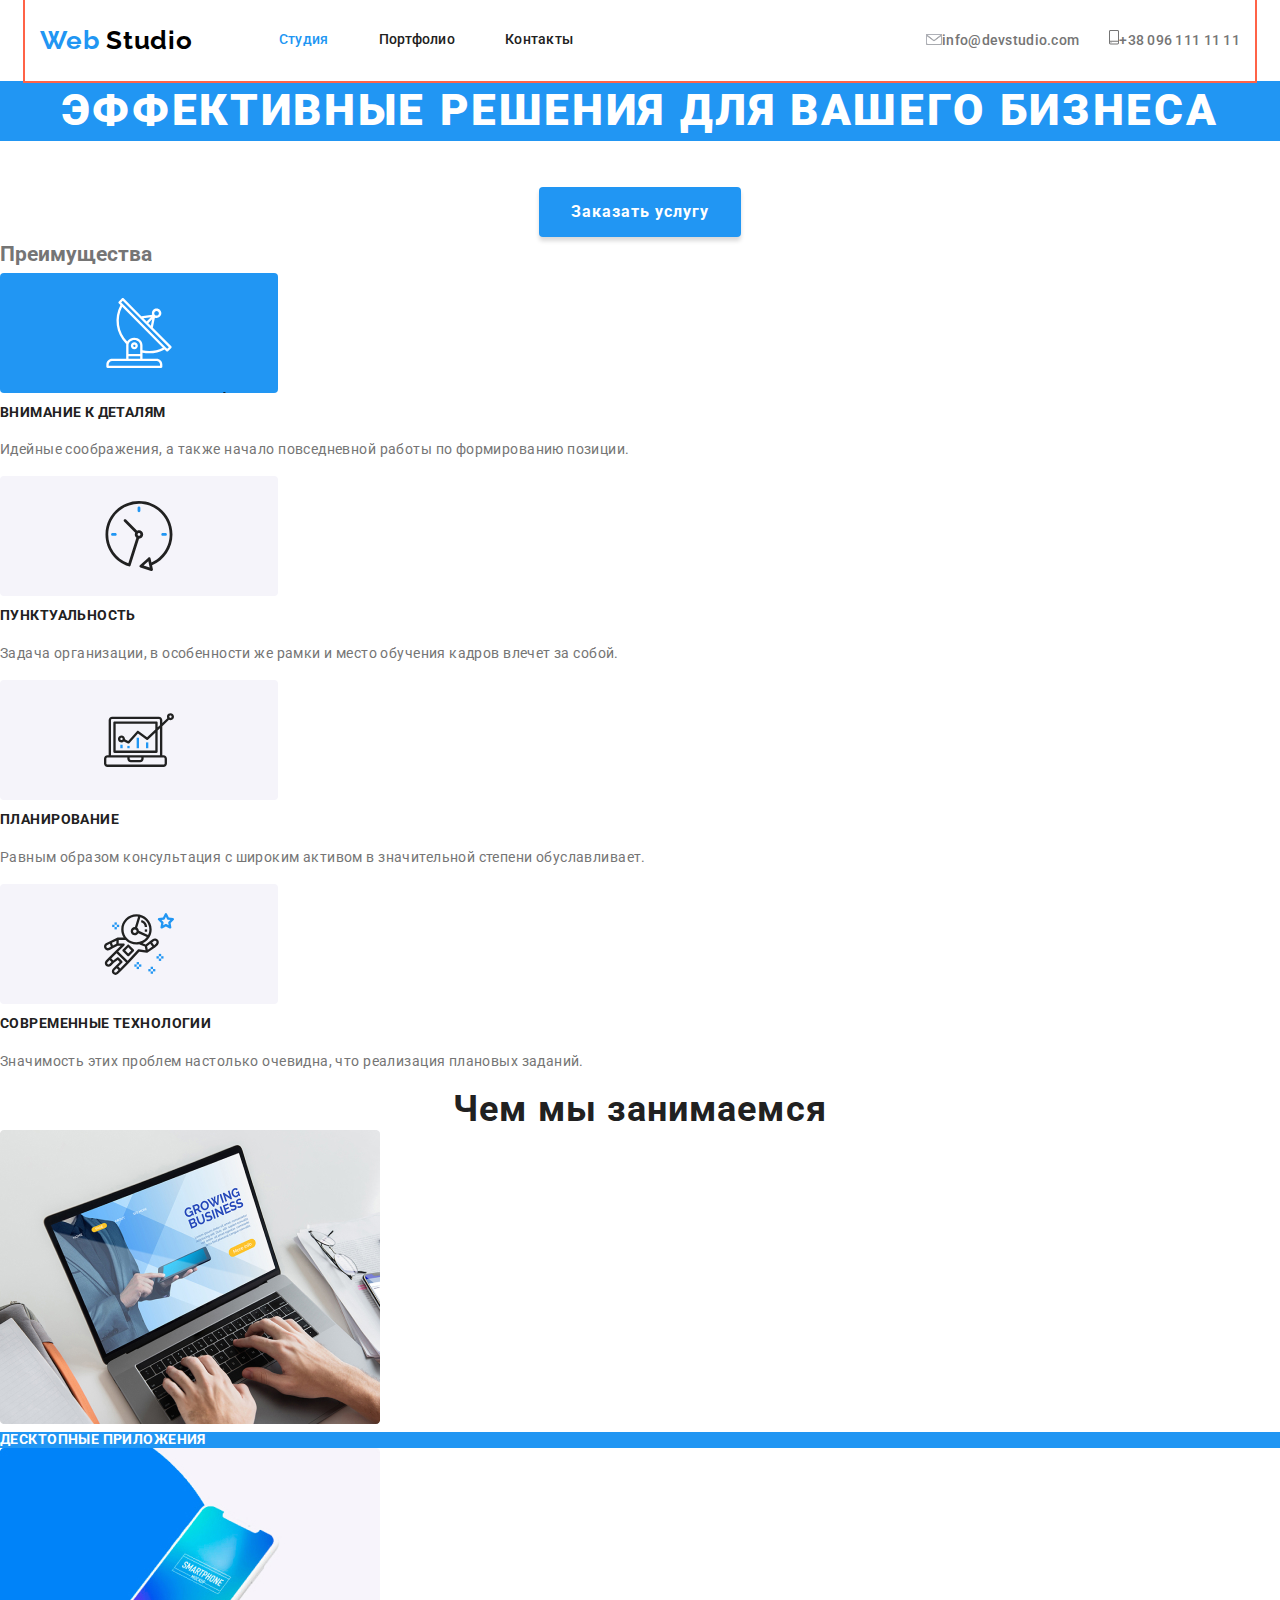
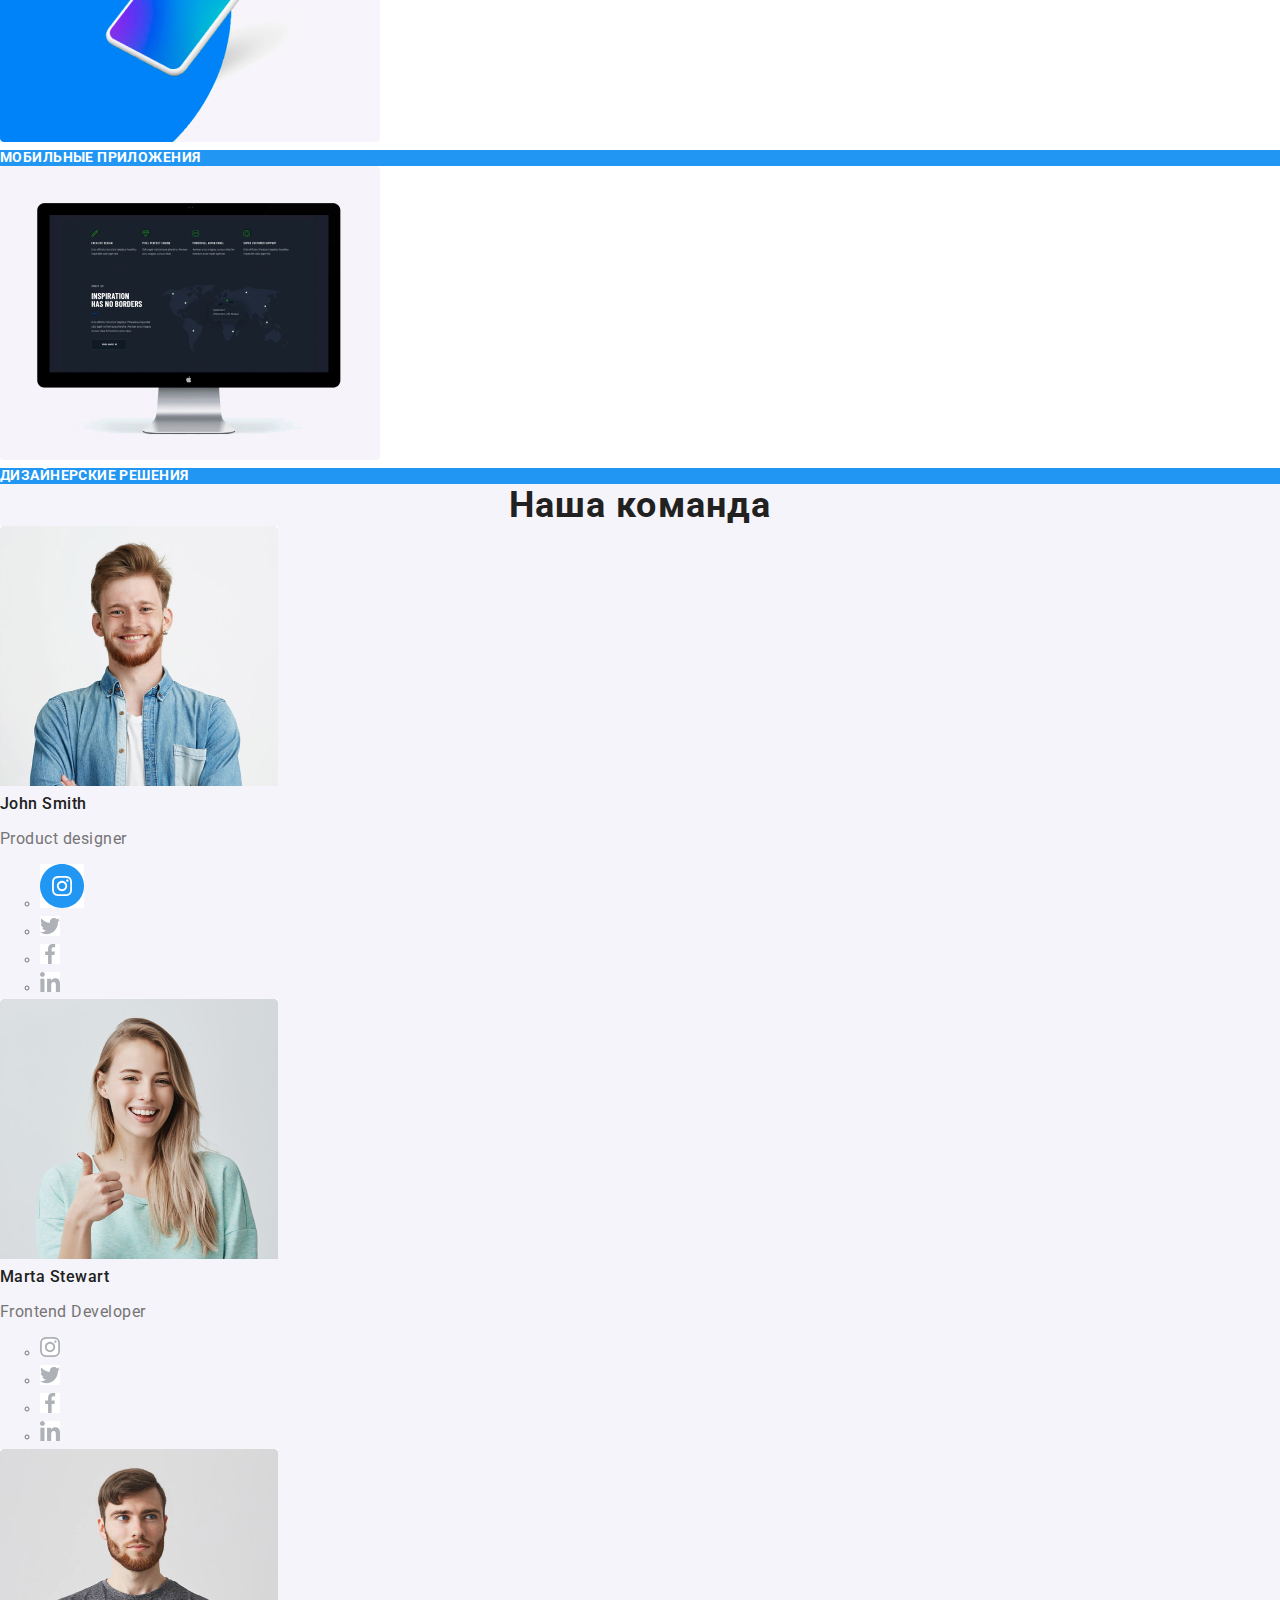
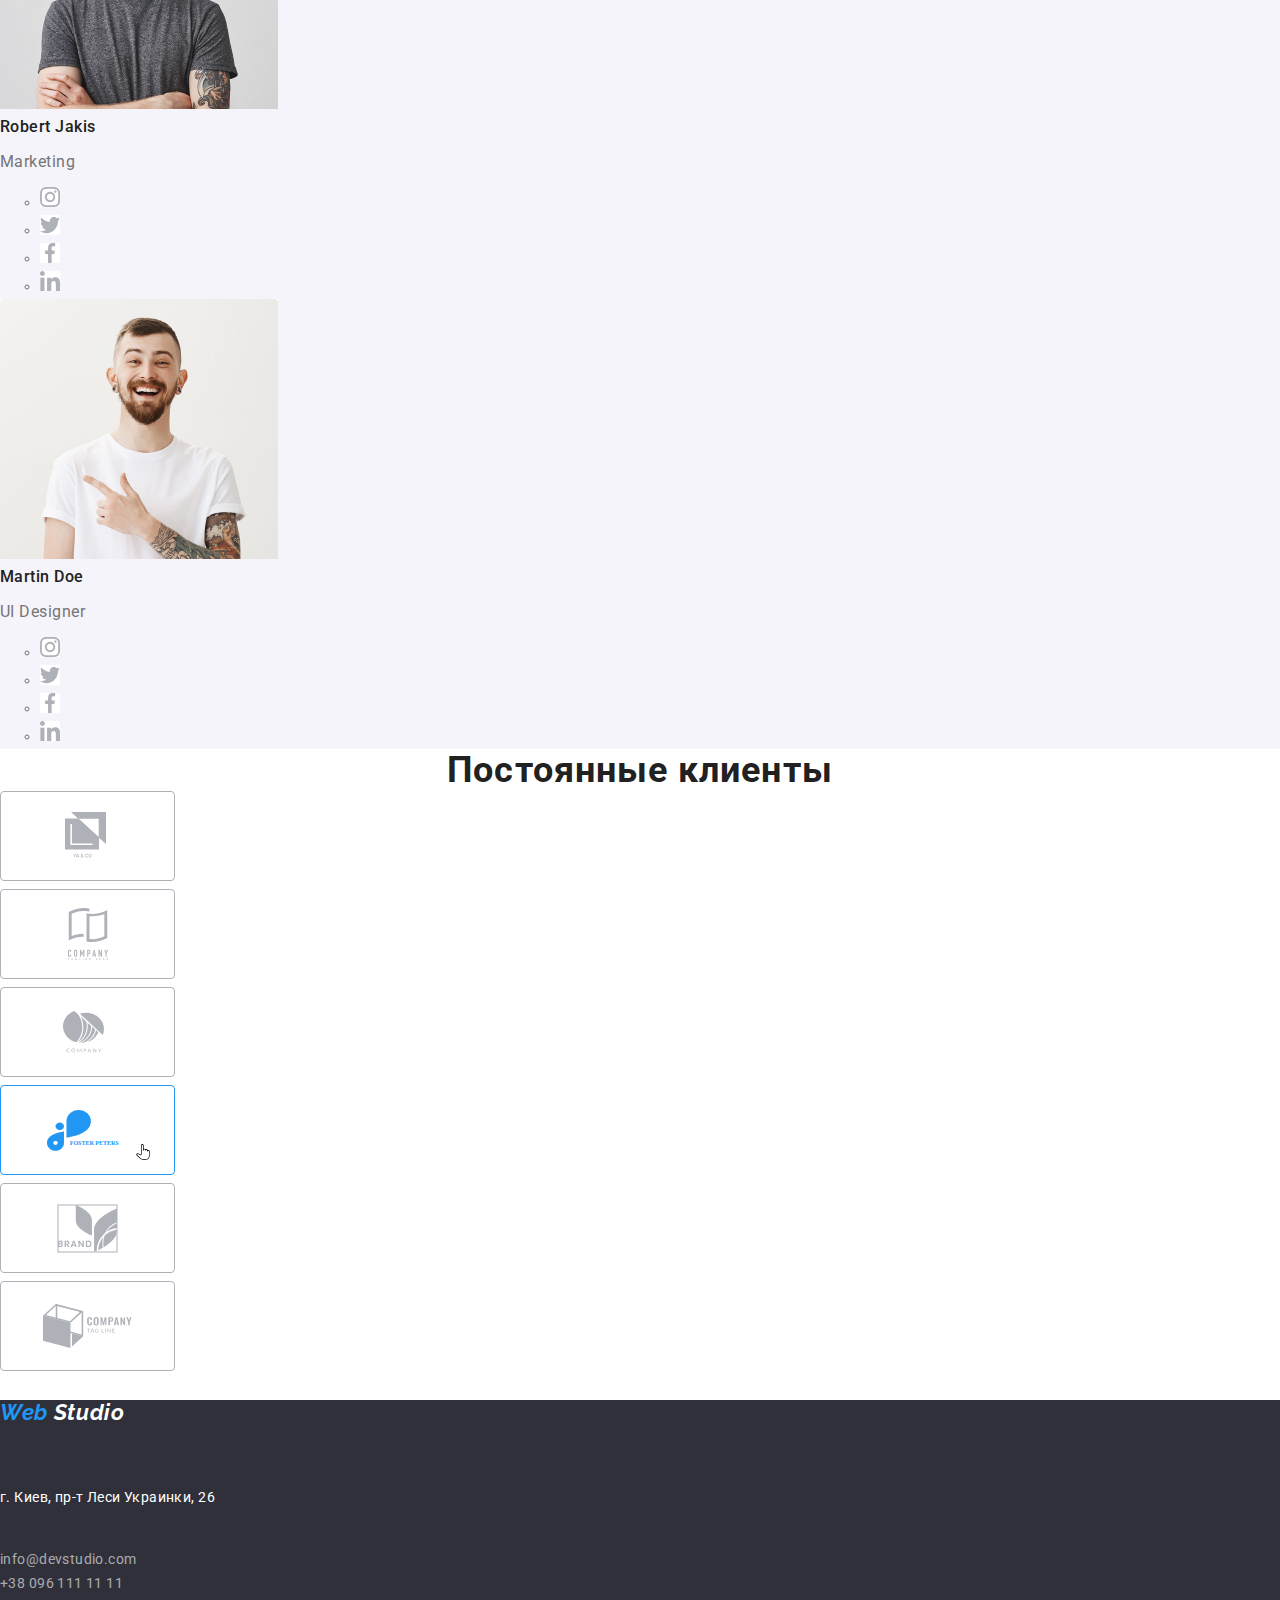
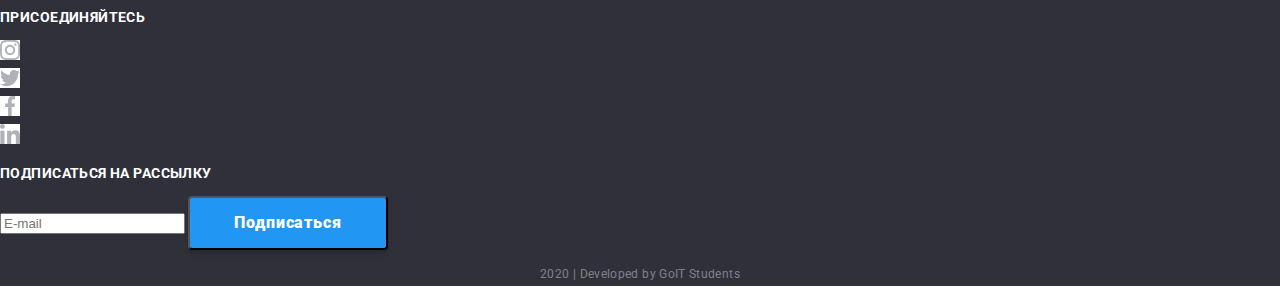
==== index.html @ b4b7a2d2 "header done" ====
<!DOCTYPE html>
<html lang="ru">
<head>
  <meta charset="UTF-8">
  <meta name="viewport" content="width=device-width, initial-scale=1.0">
  <link href="https://fonts.googleapis.com/css2?family=Raleway:wght@700&family=Roboto:wght@400;500;700;900&display=swap" rel="stylesheet">
  <link rel="stylesheet" href="./css/styles.css">
  <title>Web Studio v.1</title>
</head>
<body>

  <header>
    <div class="container topline">
      <nav class="main-nav"> 
        <a href="./index.html" class="logo ancor"><span class="web">Web</span> Studio</a>
  
        <ul class="site-nav list">
          <li class="item"><a href="./index.html" class="link current ancor">Студия</a></li>
          <li class="item"><a href="./portfolio.html" class="link ancor">Портфолио</a></li>
          <li class="item"><a href="#" class="link ancor">Контакты</a></li>
        </ul>
      </nav>
  
      <ul class="site-auth list">
        <li class="item"><a href="mailto:info@devstudio.com" class="link ancor"><img src="./images/mail.svg" alt="иконка"/>info@devstudio.com</a></li>
        <li class="item"><a href="tel:+380961111111" class="link ancor"><img src="./images/tel.svg" alt="иконка"/>+38 096 111 11 11</a></li>
      </ul>
    </div>
  </header>



  <main>
    <!-- Hero -->
    <section class="hero">
      <h1 class="hero-title">эффективные решения для вашего бизнеса</h1>
      <a href="#" class="button ancor">Заказать услугу</a>
    </section>

    <!-- Advantages -->
    <section class="advantages"> 
      <h2>Преимущества</h2>
      <ul class="list">
        <li><img src="./images/antenna.svg" alt="Антенна">
          <h3 class="advantages-titles">Внимание к деталям</h3>
          <p class="advantages-text">Идейные соображения, а также начало повседневной работы по формированию позиции.</p>
        </li>
        <li><img src="./images/clock.svg" alt="Часы">
          <h3 class="advantages-titles">Пунктуальность</h3>
          <p class="advantages-text">Задача организации, в особенности же рамки и место обучения кадров влечет за собой.</p>
        </li>
        <li><img src="./images/diagram.svg" alt="Диаграмма">
          <h3 class="advantages-titles">Планирование</h3>
          <p class="advantages-text">Равным образом консультация с широким активом в значительной степени обуславливает.</p>
        </li>
        <li><img src="./images/astronaut.svg" alt="Астронавт">
          <h3 class="advantages-titles">Современные технологии</h3>
          <p class="advantages-text">Значимость этих проблем настолько очевидна, что реализация плановых заданий.</p>
        </li>
      </ul>
    </section>

    <!-- What we do -->
    <section class="specialization">
      <h2 class="section-title">Чем мы занимаемся</h2>
      <ul class="list">
        <li>
          <img src="./images/desctop.jpg" alt="Ноутбук" width="380">
          <h3 class="spec-titles">Десктопные приложения</h3>
        </li>
        <li>
          <img src="./images/smartphone.jpg" alt="Смартфон" width="380">
          <h3 class="spec-titles">Мобильные приложения</h3>
        </li>
        <li>
          <img src="./images/comp.jpg" alt="Дизайн" width="380">
          <h3 class="spec-titles">Дизайнерские решения</h3>
        </li>
      </ul>
    </section>

    <!-- Our team -->
    <section class="team">
      <h2 class="section-title">Наша команда</h2>
      <ul class="list">
        <li>
          <img src="./images/John.jpg" alt="John Smith" width="278">
          <h3 class="team-names">John Smith</h3>
          <p class="team-jobs">Product designer</p>
          <ul>
            <li><a href="" aria-label="Ссылка на Instagram"><img src="./images/insta_blue.svg" alt="Instagram"></a></li>
            <li><a href="" aria-label="Ссылка на Twitter"><img src="./images/twit.svg" alt="Twitter"></a></li>
            <li><a href="" aria-label="Ссылка на Facebook"><img src="./images/fb.svg" alt="Facebook"></a></li>
            <li><a href="" aria-label="Ссылка на Linkedin"><img src="./images/in.svg" alt="Linkedin"></a></li>
          </ul>
        </li>
        <li>
          <img src="./images/Marta.jpg" alt="Marta Stewart" width="278">
          <h3 class="team-names">Marta Stewart</h3>
          <p class="team-jobs">Frontend Developer</p>
          <ul>
            <li><a href="" aria-label="Ссылка на Instagram"><img src="./images/insta_white.svg" alt="Instagram"></a></li>
            <li><a href="" aria-label="Ссылка на Twitter"><img src="./images/twit.svg" alt="Twitter"></a></li>
            <li><a href="" aria-label="Ссылка на Facebook"><img src="./images/fb.svg" alt="Facebook"></a></li>
            <li><a href="" aria-label="Ссылка на Linkedin"><img src="./images/in.svg" alt="Linkedin"></a></li>
          </ul>
        </li>
        <li>
          <img src="./images/Robert.jpg" alt="Robert Jakis" width="278">
          <h3 class="team-names">Robert Jakis</h3>
          <p class="team-jobs">Marketing</p>
          <ul>
            <li><a href="" aria-label="Ссылка на Instagram"><img src="./images/insta_white.svg" alt="Instagram"></a></li>
            <li><a href="" aria-label="Ссылка на Twitter"><img src="./images/twit.svg" alt="Twitter"></a></li>
            <li><a href="" aria-label="Ссылка на Facebook"><img src="./images/fb.svg" alt="Facebook"></a></li>
            <li><a href="" aria-label="Ссылка на Linkedin"><img src="./images/in.svg" alt="Linkedin"></a></li>
          </ul>
        </li>
        <li>
          <img src="./images/Martin.jpg" alt="Martin Doe" width="278">
          <h3 class="team-names">Martin Doe</h3>
          <p class="team-jobs">UI Designer</p>
          <ul>
            <li><a href="" aria-label="Ссылка на Instagram"><img src="./images/insta_white.svg" alt="Instagram"></a></li>
            <li><a href="" aria-label="Ссылка на Twitter"><img src="./images/twit.svg" alt="Twitter"></a></li>
            <li><a href="" aria-label="Ссылка на Facebook"><img src="./images/fb.svg" alt="Facebook"></a></li>
            <li><a href="" aria-label="Ссылка на Linkedin"><img src="./images/in.svg" alt="Linkedin"></a></li>
          </ul>
        </li>
      </ul>
    </section>

    <!-- Regular customers -->
    <section class="customers">
      <h2 class="section-title">Постоянные клиенты</h2>
      <ul class="list">
        <li><a href="#" aria-label="Ссылка на YA&CO"><img src="./images/ya.svg" alt="YA&CO"></a></li>
        <li><a href="#" aria-label="Ссылка на Company tagline here"><img src="./images/companytagline.svg" alt="Company tagline here"></a></li>
        <li><a href="#" aria-label="Ссылка на Company"><img src="./images/company.svg" alt="Company"></a></li>
        <li><a href="#" aria-label="Ссылка на Foster Peters"><img src="./images/foster.svg" alt="Foster Peters"></a></li>
        <li><a href="#" aria-label="Ссылка на Brand"><img src="./images/brand.svg" alt="Brand"></a></li>
        <li><a href="#" aria-label="Ссылка на Company tag line"><img src="./images/companytag.svg" alt="Company tag line"></a></li>
      </ul>
    </section>
    
  </main>

  <!-- Footer -->  
  <footer class="footer">
    <address class="address">
      <p class="footer-logo"><span class="web">Web</span> Studio</p><br>
      <p class="exact-address">г. Киев, пр-т Леси Украинки, 26</p> <br>
      <a href="mailto:info@devstudio.com" class="footer-contact ancor">info@devstudio.com</a><br>
      <a href="tel:+380961111111" class="footer-contact ancor">+38 096 111 11 11</a>
    </address>

    <p class="connect">Присоединяйтесь</p>
    <ul class="list">
      <li><a href="#" aria-label="Ссылка на Instagram"><img src="./images/insta_white.svg" alt="Instagram"></a></li>
      <li><a href="#" aria-label="Ссылка на Twitter"><img src="./images/twit.svg" alt="Twitter"></a></li>
      <li><a href="#" aria-label="Ссылка на Facebook"><img src="./images/fb.svg" alt="Facebook"></a></li>
      <li><a href="#" aria-label="Ссылка на Linkedin"><img src="./images/in.svg" alt="Linkedin"></a></li>
    </ul>

    
    <p class="connect">Подписаться на рассылку</p>
    <input type="email" placeholder="E-mail" class="email">
    <button class="button btn-add">Подписаться</button>

    <p class="signature">2020 | Developed by GoIT Students </p>
  
  </footer>
</body>
</html>
---- css/styles.css ----
/* Палитра */
:root {
  --primary-text-color: #757575;
  --titles-text-color: #212121;
  --accent-text-color: #2196F3;
  --main-title-color: #FFFFFF;
  --logo-text-color: #000000;
  --header-background-color: #FFFFFF;
  --main-background-color: #ffffff;
  --team-background-color: #F5F4FA;
  --footer-background-color: #2F303A;
  --footer-opaque-color: rgba(255, 255, 255, 0.6);
  --signature-text-color: rgba(255, 255, 255, 0.4);
}

html {
  box-sizing: border-box;
}

*,
*::before,
*::after {
  box-sizing: inherit;
}
/* Утилиты */
/* хотя можно было просто к <ul> и <a> применить глобально */
.list {
  list-style: none;
  padding: 0;
  margin: 0;
}

.ancor {
  text-decoration: none;
}

h1, h2, h3 {
  margin-top: 0;
  margin-bottom: 0;
}


body {
  color: var(--primary-text-color);
  font-family: Roboto, sans-serif;
  font-weight: 400;
  font-size: 14px;
  line-height: 1.71;
  margin: 0;
}

.container {
  width: 1230px;
  padding-left: 15px;
  padding-right: 15px;
  margin-left: auto;
  margin-right: auto;
  outline: 2px solid tomato;
}


/* Header */

header {
  background-color: var(--header-background-color);
}

.logo {
  display: block;
  padding-top: 25px;
  padding-bottom: 25px;

  font-family: Raleway;
  font-style: normal;
  font-weight: 700;
  font-size: 26px;
  line-height: 1.19;
  letter-spacing: 0.03em;
  color: var(--logo-text-color);
  }

.logo .web {
  color: var(--accent-text-color);
}

/* Whole header */
.topline {
  display: flex;
  align-items: center;
}


/* Main nav  */
.main-nav {
  display: flex;
  
}

/* Site nav */
.site-nav {
  display: flex;
  margin-left: 86px;
}

.site-nav .item + .item {
  margin-left: 50px;
}

.site-nav .link {
  display: block;
  padding-top: 32px;
  padding-bottom: 32px;

  font-weight: 500;
  line-height: 1.14;
  letter-spacing: 0.02em;
  color: var(--titles-text-color);
  
}

.site-nav .link:hover,
.site-nav .link:focus {
  color: var(--accent-text-color);
}

.site-nav .link.current {
  color: var(--accent-text-color);
}

/* Site auth */
.site-auth {
  display: flex;
  margin-left: auto;
}

.site-auth .item + .item {
  margin-left: 30px;
}

.site-auth .link {
  font-weight: 500;
  line-height: 1.14;
  letter-spacing: 0.02em;
  color: var(--primary-text-color);
}

.site-auth .link:hover,
.site-auth .link:focus {
  color: var(--accent-text-color);
}

/* Hero */
.hero {
  text-align: center;
}

.hero .hero-title {
  margin-top: o;
  margin-bottom: 46px;
  
  font-weight: 900;
  font-size: 44px;
  line-height: 1.36;
  letter-spacing: 0.06em;
  text-transform: uppercase;
  color: var(--main-title-color);
  background-color: #2196F3; /* will be removed later */
}

/* Buttons */
/* button for index.html */
.button {
  display: inline-block;
  border-radius: 4px;
  padding: 10px 32px;
  min-width: 200px;
  text-align: center;

  font-weight: 700;
  font-size: 16px;
  line-height: 1.87;
  letter-spacing: 0.06em;
  color: var(--main-title-color);
  background-color: var(--accent-text-color);
  box-shadow: 0px 4px 4px rgba(0, 0, 0, 0.15);

}

/* buttons for portfolio.html */
.button-primary {
  display: inline-block;
  border-radius: 4px;
  padding: 6px 22px;
  text-align: center;

  font-weight: 500;
  font-size: 16px;
  line-height: 1.62;
  letter-spacing: 0.03em;
  color: var(--main-title-color);
  background-color: var(--accent-text-color);
  box-shadow: 0px 2px 2px rgba(0, 0, 0, 0.12), 0px 1px 2px rgba(0, 0, 0, 0.08), 0px 3px 1px rgba(0, 0, 0, 0.1);

}

.button-secondary {
  display: inline-block;
  border-radius: 4px;
  padding: 6px 22px;
  text-align: center;

  font-weight: 500;
  font-size: 16px;
  line-height: 1.62;
  letter-spacing: 0.03em;
  color: var(--titles-text-color);
  background-color: var(--team-background-color);
}
/* Advantages */
.advantages {
  background-color: var(--main-background-color);
}

.advantages .advantages-titles {
  font-weight: 700;
  font-size: 14px;
  line-height: 1.14x;
  letter-spacing: 0.03em;
  text-transform: uppercase;
  color: var(--titles-text-color);
}

.advantages .advantages-text {
  letter-spacing: 0.03em;
}

/* General for specialization, team and customers h2*/
.section-title {
  font-weight: 700;
  font-size: 36px;
  line-height: 1.17;
  text-align: center;
  letter-spacing: 0.03em;
  color: var(--titles-text-color);
}

/* What we do */
.specialization {
  background-color: var(--main-background-color);
}

.specialization .spec-titles {
  font-weight: 700;
  font-size: 14px;
  line-height: 1.14;
  letter-spacing: 0.03em;
  text-transform: uppercase;
  color: var(--main-title-color);
  background-color: var(--accent-text-color); /* временно */
}

/* Our team */
.team {
  background-color: var(--team-background-color);
}

.team .team-names {
  font-weight: 500;
  font-size: 16px;
  line-height: 1.19;
  letter-spacing: 0.03em;
  color: var(--titles-text-color);
}

.team .team-jobs {
  font-size: 16px;
  line-height: 1.19;
  letter-spacing: 0.03em;
}

/* Regular customers */
.customers {
  background-color: var(--main-background-color);
}

/* Footer */
.footer {
  background-color: var(--footer-background-color);
}
.footer-logo {
  font-family: Raleway;
  font-weight: 700;
  font-size: 22px;
  line-height: 1.18;
  letter-spacing: 0.03em;
  color: var(--main-title-color);
}

.footer-logo .web{
  color: var(--accent-text-color);
}

.address .exact-address {
  font-style: normal;
  letter-spacing: 0.03em;
  color: var(--main-title-color);
}

.address .footer-contact {
  font-style: normal;
  letter-spacing: 0.03em;
  color: var(--footer-opaque-color);
}

.footer .connect {
  font-weight: 700;
  line-height: 1.14;
  letter-spacing: 0.03em;
  text-transform: uppercase;
  color: var(--main-title-color);
}

.connect .email {
font-size: 16px;
line-height: 1.87;
letter-spacing: 0.03em;
color: var(--footer-opaque-color);
}

.btn-add {
  font-weight: 900;
  font-family: Roboto;
}

.signature {
font-size: 12px;
line-height: 2;
text-align: center;
letter-spacing: 0.03em;
color: var(--signature-text-color);
}

/* Portfolio.css (exept buttons) */

.examples .examples-headings {
  font-weight: 700;
  font-size: 18px;
  line-height: 2;
  letter-spacing: 0.06em;
  color: var(--titles-text-color);
}

.examples .examples-type {
  font-family: Roboto;
  font-style: normal;
  font-weight: normal;
  font-size: 16px;
  line-height: 1.87;
  letter-spacing: 0.03em;
  color: var(--primary-text-color);
}

.examples .examples-text {
font-size: 18px;
line-height: 1.55;
letter-spacing: 0.03em;
color: var(--main-title-color);
background-color: var(--accent-text-color); /* temporary */
}

.main {
  background-color: var(--main-title-color);
}
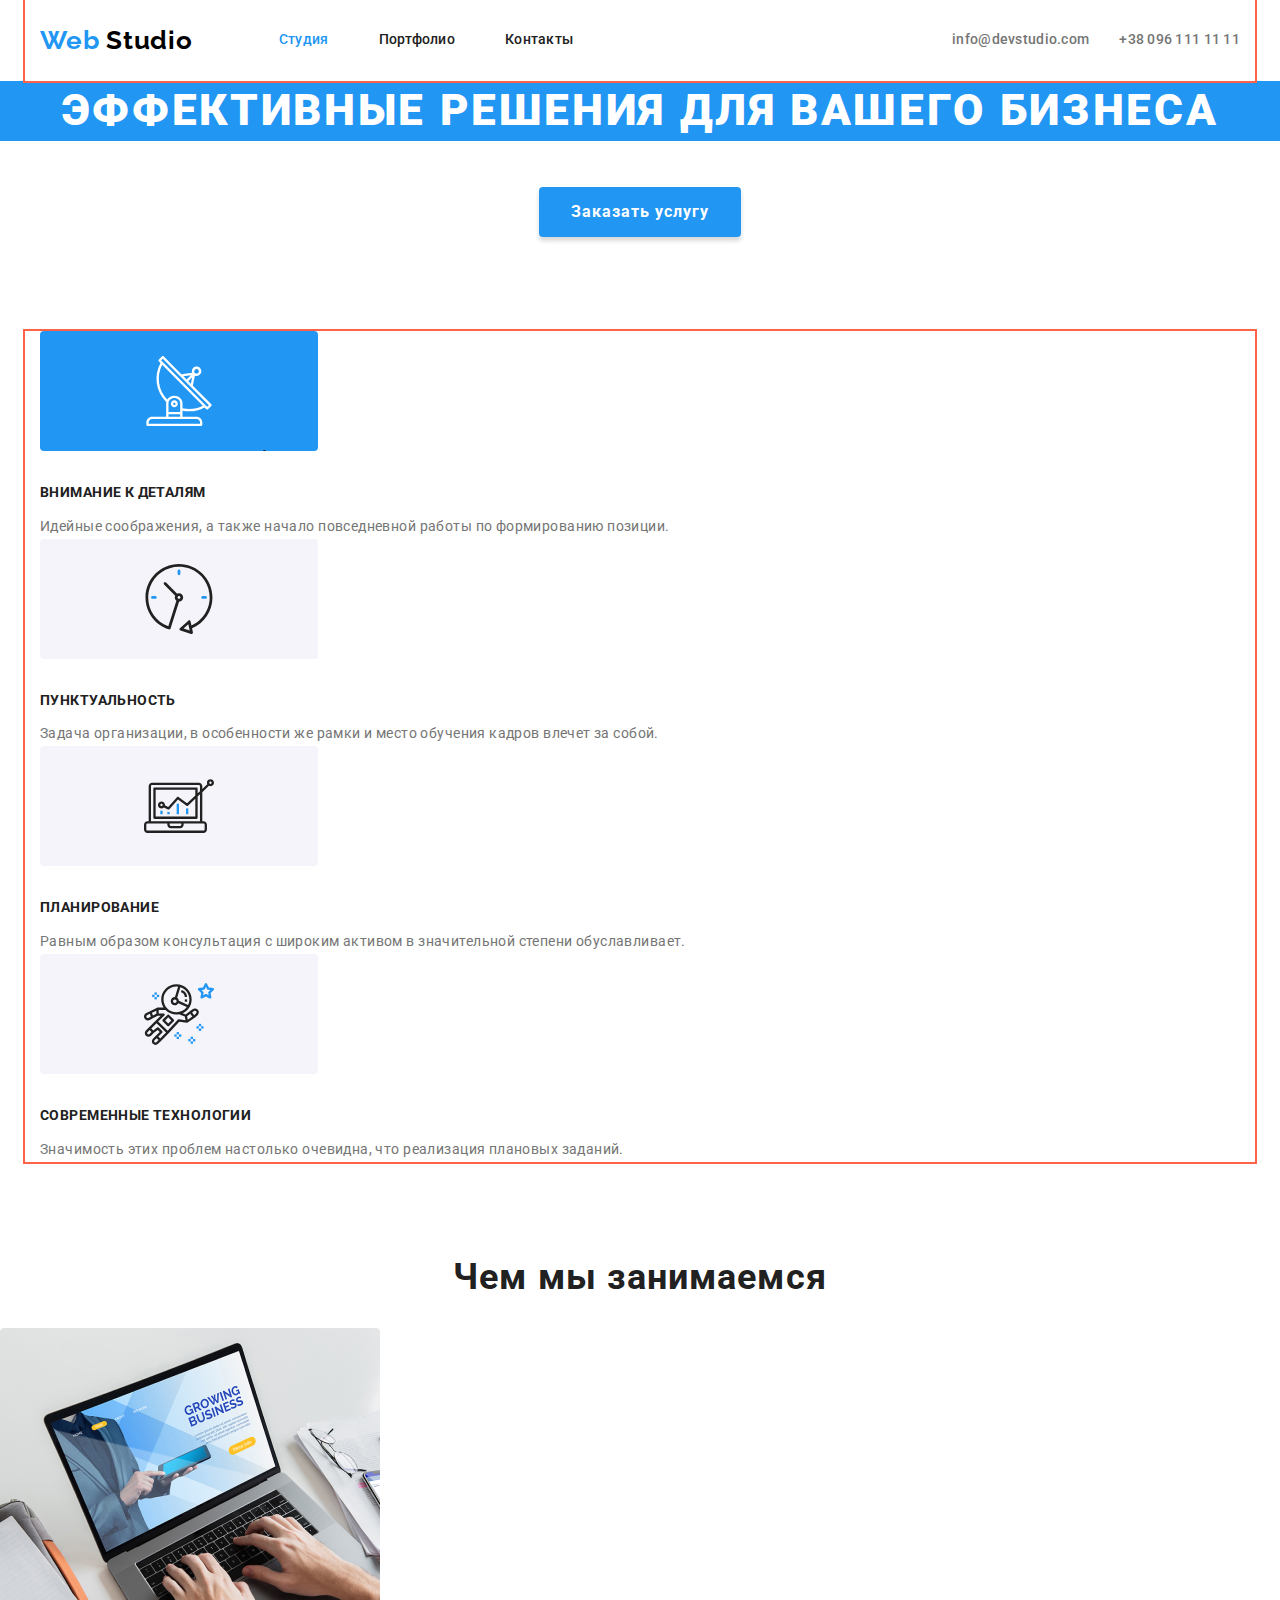
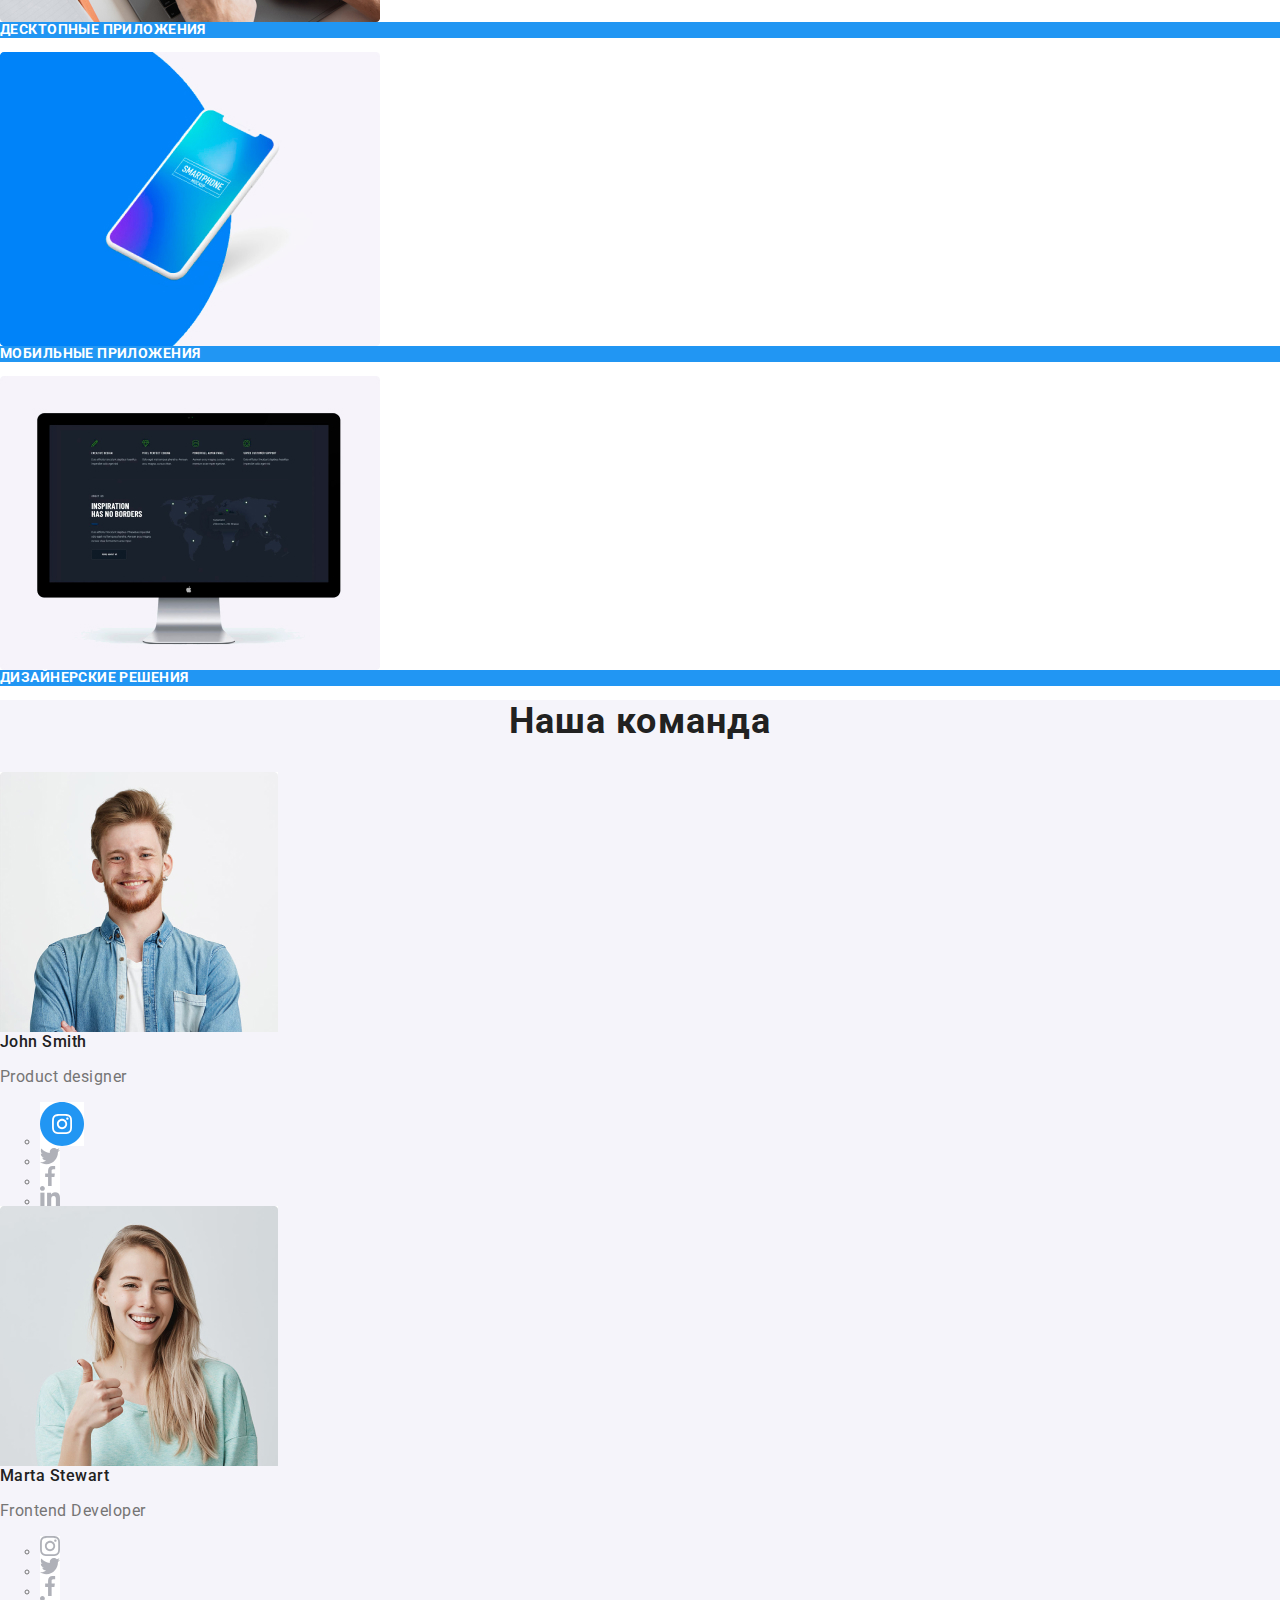
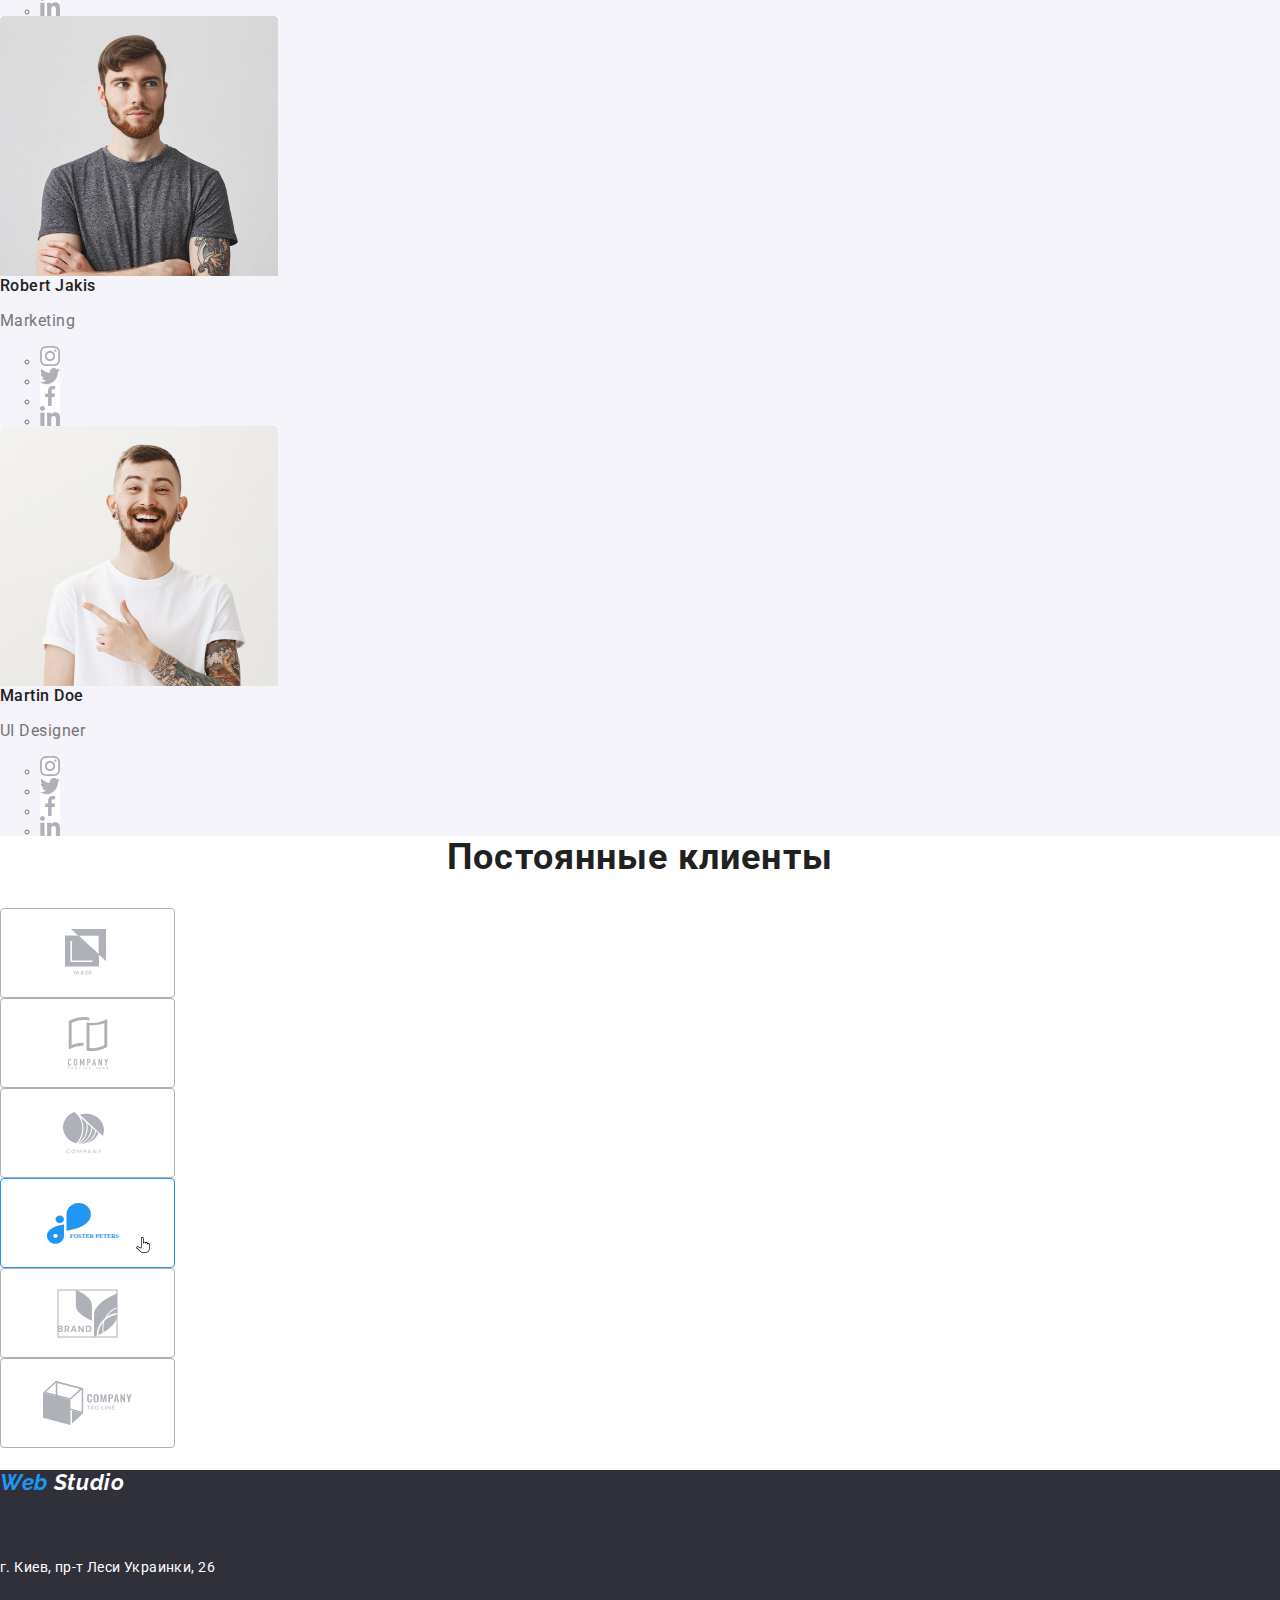
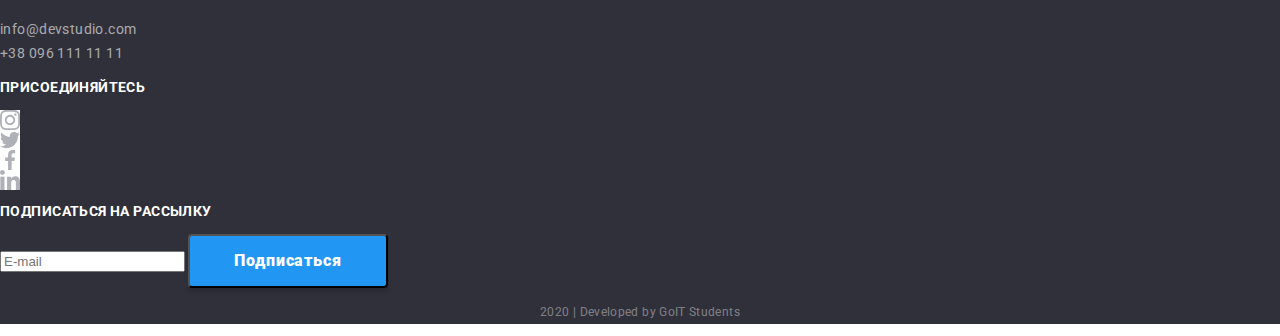
==== commit 49955fef: "adds Portfolio examples flex styles" ====
--- a/index.html
+++ b/index.html
@@ -22,8 +22,12 @@
       </nav>
   
       <ul class="site-auth list">
-        <li class="item"><a href="mailto:info@devstudio.com" class="link ancor"><img src="./images/mail.svg" alt="иконка"/>info@devstudio.com</a></li>
-        <li class="item"><a href="tel:+380961111111" class="link ancor"><img src="./images/tel.svg" alt="иконка"/>+38 096 111 11 11</a></li>
+        <li class="item"><a href="mailto:info@devstudio.com" class="link ancor">
+          <!-- <img src="./images/mail.svg" alt="иконка"/> -->
+          info@devstudio.com</a></li>
+        <li class="item"><a href="tel:+380961111111" class="link ancor">
+          <!-- <img src="./images/tel.svg" alt="иконка"/> -->
+          +38 096 111 11 11</a></li>
       </ul>
     </div>
   </header>
@@ -39,25 +43,27 @@
 
     <!-- Advantages -->
     <section class="advantages"> 
-      <h2>Преимущества</h2>
+      <div class="container">
+        <h2>Преимущества</h2>
       <ul class="list">
-        <li><img src="./images/antenna.svg" alt="Антенна">
+        <li><img src="./images/antenna.svg" class="advan-img" alt="Антенна">
           <h3 class="advantages-titles">Внимание к деталям</h3>
           <p class="advantages-text">Идейные соображения, а также начало повседневной работы по формированию позиции.</p>
         </li>
-        <li><img src="./images/clock.svg" alt="Часы">
+        <li><img src="./images/clock.svg" class="advan-img" alt="Часы">
           <h3 class="advantages-titles">Пунктуальность</h3>
           <p class="advantages-text">Задача организации, в особенности же рамки и место обучения кадров влечет за собой.</p>
         </li>
-        <li><img src="./images/diagram.svg" alt="Диаграмма">
+        <li><img src="./images/diagram.svg" class="advan-img" alt="Диаграмма">
           <h3 class="advantages-titles">Планирование</h3>
           <p class="advantages-text">Равным образом консультация с широким активом в значительной степени обуславливает.</p>
         </li>
-        <li><img src="./images/astronaut.svg" alt="Астронавт">
+        <li><img src="./images/astronaut.svg" class="advan-img" alt="Астронавт">
           <h3 class="advantages-titles">Современные технологии</h3>
           <p class="advantages-text">Значимость этих проблем настолько очевидна, что реализация плановых заданий.</p>
         </li>
       </ul>
+      </div>
     </section>
 
     <!-- What we do -->
--- a/css/styles.css
+++ b/css/styles.css
@@ -34,9 +34,13 @@
   text-decoration: none;
 }
 
+img {
+ display: block;
+}
+
 h1, h2, h3 {
   margin-top: 0;
-  margin-bottom: 0;
+  /* margin-bottom: 0; */
 }
 
 
@@ -138,6 +142,10 @@
 }
 
 .site-auth .link {
+  display: block;
+  padding-top: 32px;
+  padding-bottom: 32px;
+
   font-weight: 500;
   line-height: 1.14;
   letter-spacing: 0.02em;
@@ -218,10 +226,18 @@
 }
 /* Advantages */
 .advantages {
+  padding-top: 94px;
+  padding-bottom: 94px;
   background-color: var(--main-background-color);
 }
 
+.advantages h2 {
+  display: none;
+}
+
 .advantages .advantages-titles {
+  margin-bottom: 10px;
+
   font-weight: 700;
   font-size: 14px;
   line-height: 1.14x;
@@ -231,8 +247,16 @@
 }
 
 .advantages .advantages-text {
-  letter-spacing: 0.03em;
-}
+  margin-top: 0;
+  margin-bottom: 0;
+
+  letter-spacing: 0.03em;
+}
+
+.list .advan-img {
+  margin-bottom: 30px;
+}
+
 
 /* General for specialization, team and customers h2*/
 .section-title {
@@ -341,8 +365,31 @@
 }
 
 /* Portfolio.css (exept buttons) */
+.flex-examples {
+  display: flex;
+  flex-wrap: wrap;
+}
+
+.flex-examples-elements {
+  width: 380px;
+}
+
+.flex-examples-elements:not(:nth-child(3n)) {
+  margin-right: 30px;
+}
+
+.flex-examples-elements:not(:nth-last-child(-n+3)) {
+  margin-bottom: 30px;
+}
+
+.examples-main-header {
+  display: none;
+}
 
 .examples .examples-headings {
+  margin-top: 20px;
+  margin-bottom: 4px;
+
   font-weight: 700;
   font-size: 18px;
   line-height: 2;
@@ -351,6 +398,9 @@
 }
 
 .examples .examples-type {
+  margin-top: 0;
+  margin-bottom: 0;
+
   font-family: Roboto;
   font-style: normal;
   font-weight: normal;
@@ -361,10 +411,12 @@
 }
 
 .examples .examples-text {
-font-size: 18px;
-line-height: 1.55;
-letter-spacing: 0.03em;
-color: var(--main-title-color);
+  display: none;   /* временно */
+
+  font-size: 18px;
+  line-height: 1.55;
+  letter-spacing: 0.03em;
+  color: var(--main-title-color);
 background-color: var(--accent-text-color); /* temporary */
 }
 
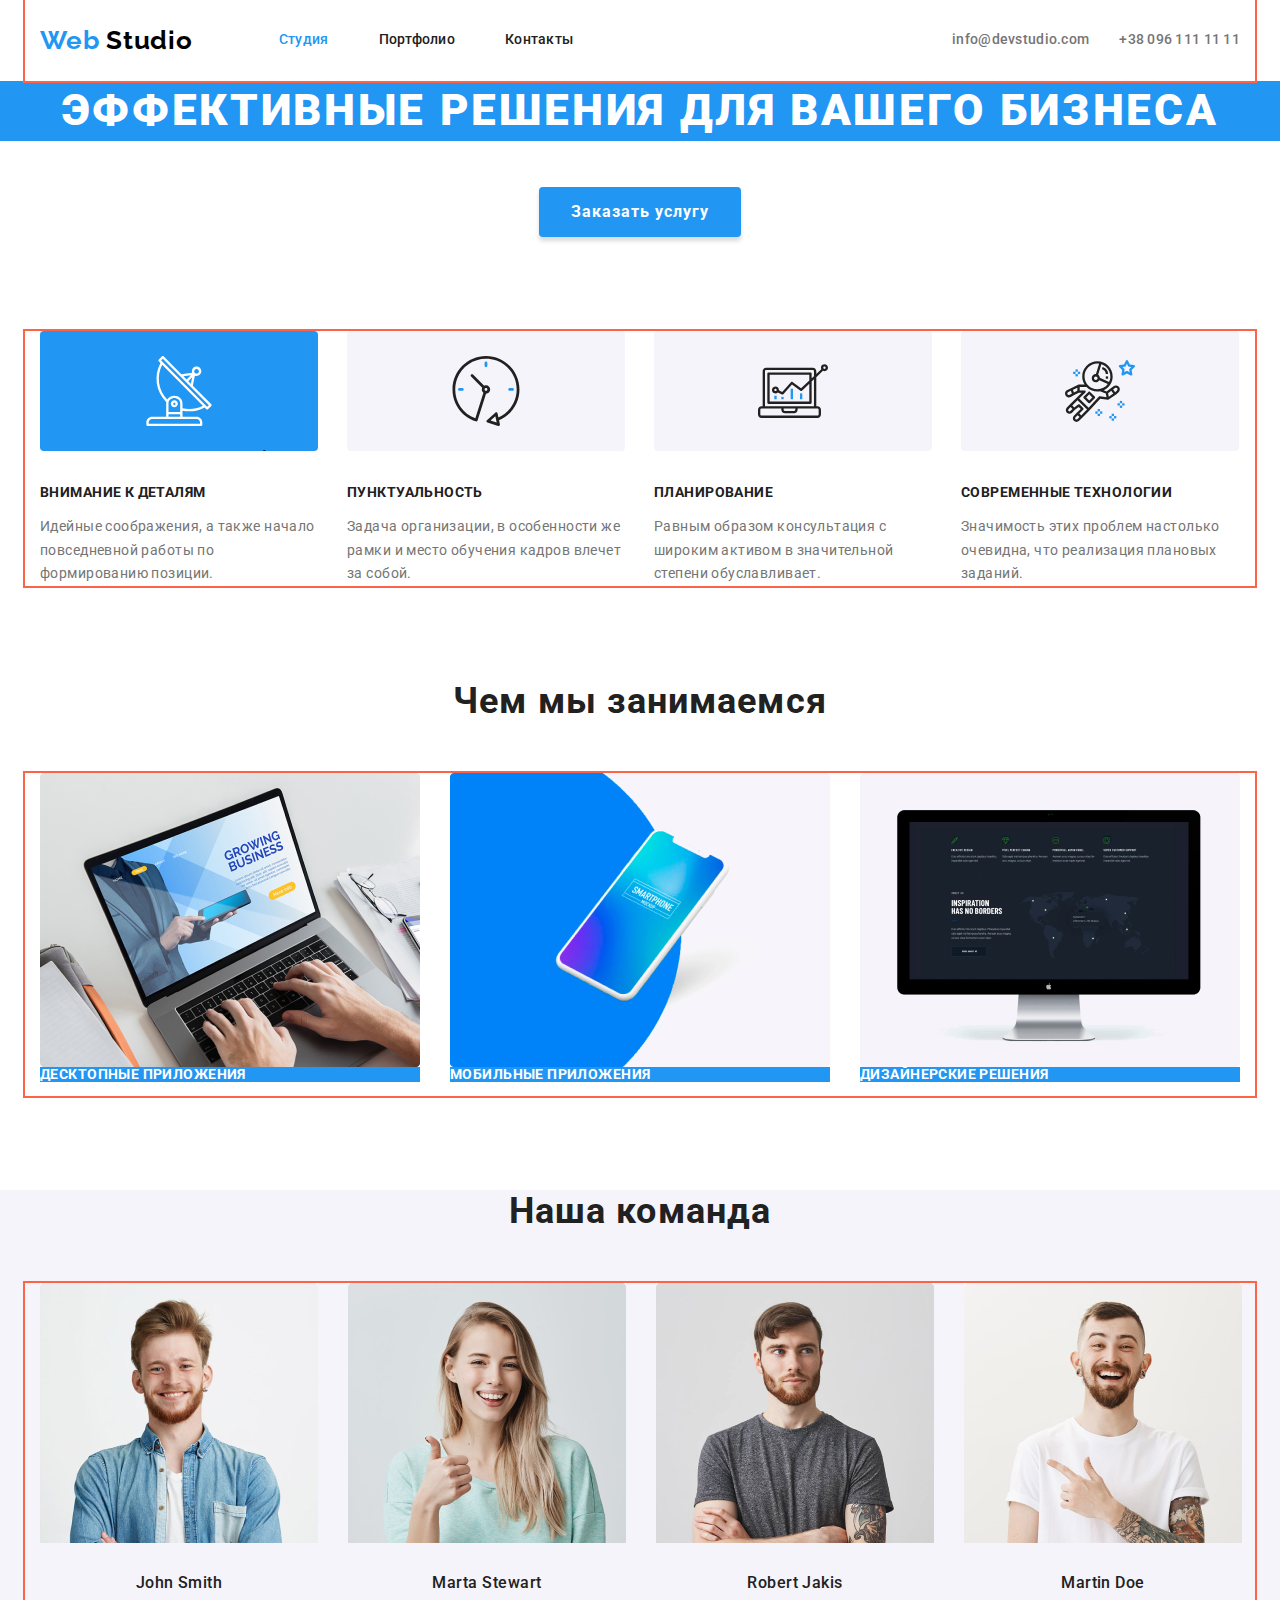
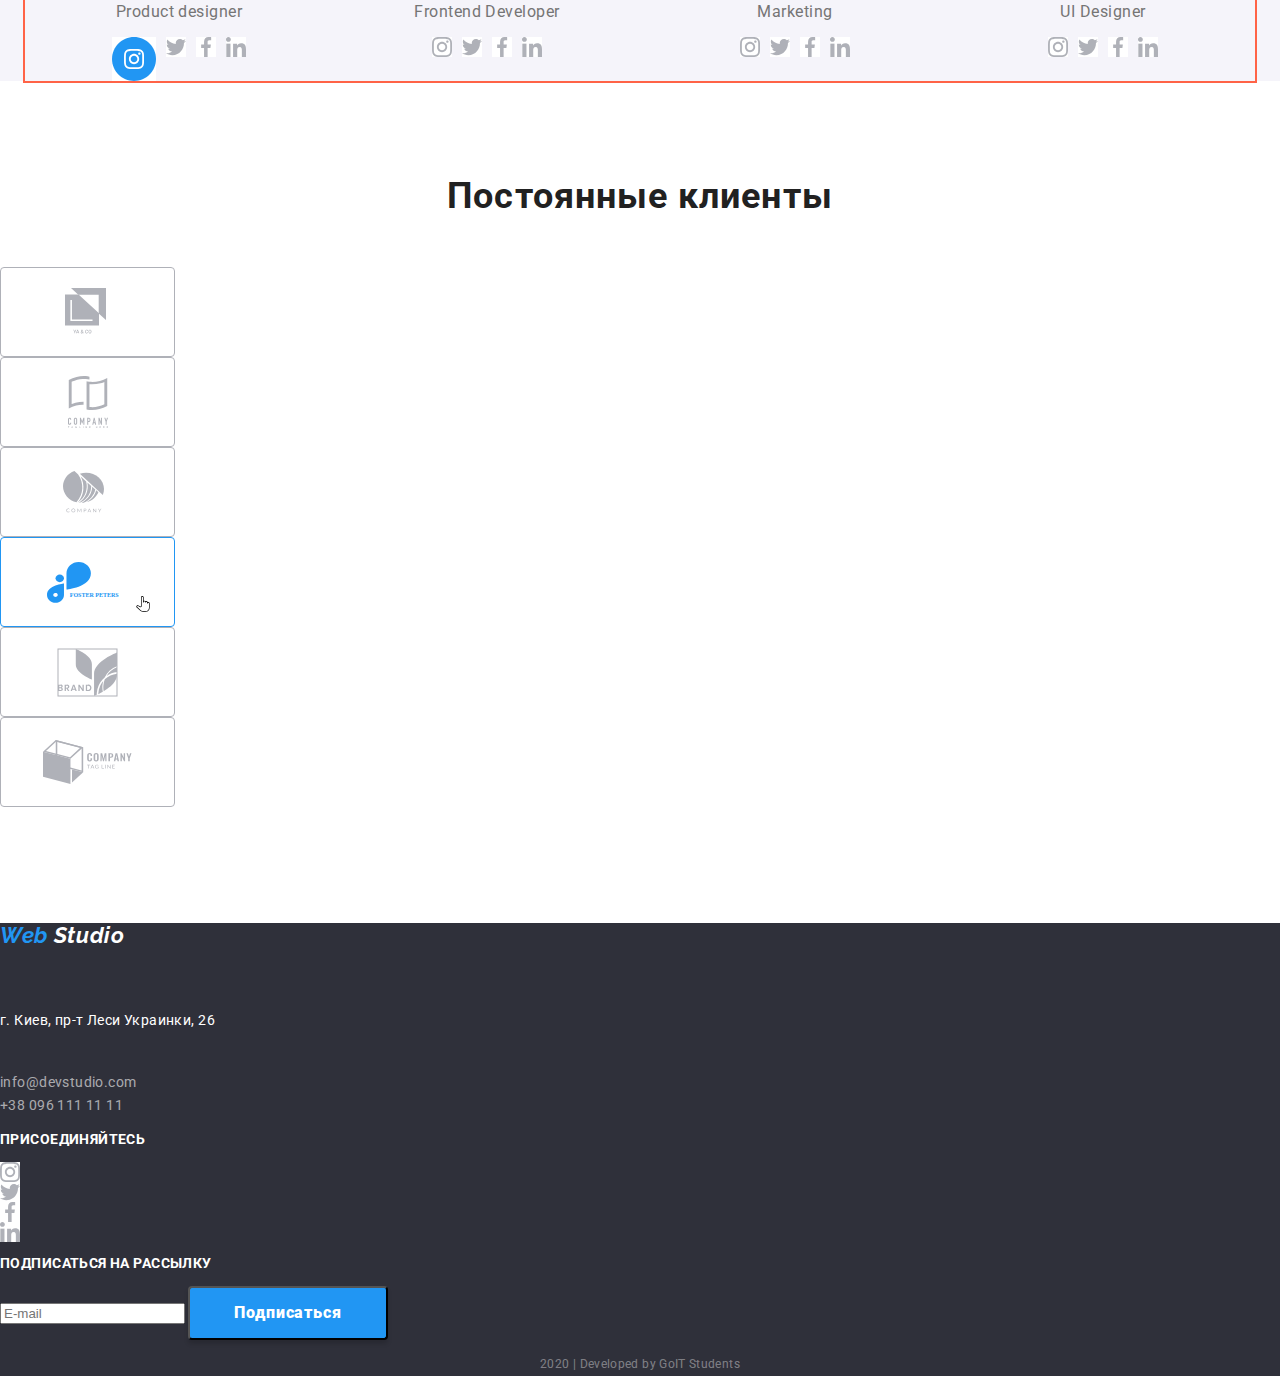
==== commit eb8ba5ab: "adds what we do + our team css" ====
--- a/index.html
+++ b/index.html
@@ -43,25 +43,25 @@
 
     <!-- Advantages -->
     <section class="advantages"> 
+      <h2>Преимущества</h2>
       <div class="container">
-        <h2>Преимущества</h2>
-      <ul class="list">
-        <li><img src="./images/antenna.svg" class="advan-img" alt="Антенна">
-          <h3 class="advantages-titles">Внимание к деталям</h3>
-          <p class="advantages-text">Идейные соображения, а также начало повседневной работы по формированию позиции.</p>
-        </li>
-        <li><img src="./images/clock.svg" class="advan-img" alt="Часы">
-          <h3 class="advantages-titles">Пунктуальность</h3>
-          <p class="advantages-text">Задача организации, в особенности же рамки и место обучения кадров влечет за собой.</p>
-        </li>
-        <li><img src="./images/diagram.svg" class="advan-img" alt="Диаграмма">
-          <h3 class="advantages-titles">Планирование</h3>
-          <p class="advantages-text">Равным образом консультация с широким активом в значительной степени обуславливает.</p>
-        </li>
-        <li><img src="./images/astronaut.svg" class="advan-img" alt="Астронавт">
-          <h3 class="advantages-titles">Современные технологии</h3>
-          <p class="advantages-text">Значимость этих проблем настолько очевидна, что реализация плановых заданий.</p>
-        </li>
+        <ul class="list advantages-list">
+          <li class="advantages-item"><img src="./images/antenna.svg" class="advan-img" alt="Антенна">
+            <h3 class="advantages-titles">Внимание к деталям</h3>
+            <p class="advantages-text">Идейные соображения, а также начало повседневной работы по формированию позиции.</p>
+          </li>
+          <li class="advantages-item"><img src="./images/clock.svg" class="advan-img" alt="Часы">
+            <h3 class="advantages-titles">Пунктуальность</h3>
+            <p class="advantages-text">Задача организации, в особенности же рамки и место обучения кадров влечет за собой.</p>
+          </li>
+          <li class="advantages-item"><img src="./images/diagram.svg" class="advan-img" alt="Диаграмма">
+            <h3 class="advantages-titles">Планирование</h3>
+            <p class="advantages-text">Равным образом консультация с широким активом в значительной степени обуславливает.</p>
+          </li>
+          <li class="advantages-item"><img src="./images/astronaut.svg" class="advan-img" alt="Астронавт">
+            <h3 class="advantages-titles">Современные технологии</h3>
+            <p class="advantages-text">Значимость этих проблем настолько очевидна, что реализация плановых заданий.</p>
+          </li>
       </ul>
       </div>
     </section>
@@ -69,71 +69,75 @@
     <!-- What we do -->
     <section class="specialization">
       <h2 class="section-title">Чем мы занимаемся</h2>
-      <ul class="list">
-        <li>
-          <img src="./images/desctop.jpg" alt="Ноутбук" width="380">
-          <h3 class="spec-titles">Десктопные приложения</h3>
-        </li>
-        <li>
-          <img src="./images/smartphone.jpg" alt="Смартфон" width="380">
-          <h3 class="spec-titles">Мобильные приложения</h3>
-        </li>
-        <li>
-          <img src="./images/comp.jpg" alt="Дизайн" width="380">
-          <h3 class="spec-titles">Дизайнерские решения</h3>
-        </li>
-      </ul>
+      <div class="container">
+        <ul class="list spec-list">
+          <li class="spec-item">
+            <img src="./images/desctop.jpg" alt="Ноутбук" width="380">
+            <h3 class="spec-titles">Десктопные приложения</h3>
+          </li>
+          <li class="spec-item">
+            <img src="./images/smartphone.jpg" alt="Смартфон" width="380">
+            <h3 class="spec-titles">Мобильные приложения</h3>
+          </li>
+          <li class="spec-item">
+            <img src="./images/comp.jpg" alt="Дизайн" width="380">
+            <h3 class="spec-titles">Дизайнерские решения</h3>
+          </li>
+        </ul>
+      </div>
     </section>
 
     <!-- Our team -->
     <section class="team">
       <h2 class="section-title">Наша команда</h2>
-      <ul class="list">
-        <li>
-          <img src="./images/John.jpg" alt="John Smith" width="278">
-          <h3 class="team-names">John Smith</h3>
-          <p class="team-jobs">Product designer</p>
-          <ul>
-            <li><a href="" aria-label="Ссылка на Instagram"><img src="./images/insta_blue.svg" alt="Instagram"></a></li>
-            <li><a href="" aria-label="Ссылка на Twitter"><img src="./images/twit.svg" alt="Twitter"></a></li>
-            <li><a href="" aria-label="Ссылка на Facebook"><img src="./images/fb.svg" alt="Facebook"></a></li>
-            <li><a href="" aria-label="Ссылка на Linkedin"><img src="./images/in.svg" alt="Linkedin"></a></li>
-          </ul>
-        </li>
-        <li>
-          <img src="./images/Marta.jpg" alt="Marta Stewart" width="278">
-          <h3 class="team-names">Marta Stewart</h3>
-          <p class="team-jobs">Frontend Developer</p>
-          <ul>
-            <li><a href="" aria-label="Ссылка на Instagram"><img src="./images/insta_white.svg" alt="Instagram"></a></li>
-            <li><a href="" aria-label="Ссылка на Twitter"><img src="./images/twit.svg" alt="Twitter"></a></li>
-            <li><a href="" aria-label="Ссылка на Facebook"><img src="./images/fb.svg" alt="Facebook"></a></li>
-            <li><a href="" aria-label="Ссылка на Linkedin"><img src="./images/in.svg" alt="Linkedin"></a></li>
-          </ul>
-        </li>
-        <li>
-          <img src="./images/Robert.jpg" alt="Robert Jakis" width="278">
-          <h3 class="team-names">Robert Jakis</h3>
-          <p class="team-jobs">Marketing</p>
-          <ul>
-            <li><a href="" aria-label="Ссылка на Instagram"><img src="./images/insta_white.svg" alt="Instagram"></a></li>
-            <li><a href="" aria-label="Ссылка на Twitter"><img src="./images/twit.svg" alt="Twitter"></a></li>
-            <li><a href="" aria-label="Ссылка на Facebook"><img src="./images/fb.svg" alt="Facebook"></a></li>
-            <li><a href="" aria-label="Ссылка на Linkedin"><img src="./images/in.svg" alt="Linkedin"></a></li>
-          </ul>
-        </li>
-        <li>
-          <img src="./images/Martin.jpg" alt="Martin Doe" width="278">
-          <h3 class="team-names">Martin Doe</h3>
-          <p class="team-jobs">UI Designer</p>
-          <ul>
-            <li><a href="" aria-label="Ссылка на Instagram"><img src="./images/insta_white.svg" alt="Instagram"></a></li>
-            <li><a href="" aria-label="Ссылка на Twitter"><img src="./images/twit.svg" alt="Twitter"></a></li>
-            <li><a href="" aria-label="Ссылка на Facebook"><img src="./images/fb.svg" alt="Facebook"></a></li>
-            <li><a href="" aria-label="Ссылка на Linkedin"><img src="./images/in.svg" alt="Linkedin"></a></li>
-          </ul>
-        </li>
-      </ul>
+      <div class="container">
+        <ul class="list team-list">
+          <li class="team-item">
+            <img src="./images/John.jpg" alt="John Smith" width="278">
+            <h3 class="team-names">John Smith</h3>
+            <p class="team-jobs">Product designer</p>
+            <ul class="icons-list list">
+              <li><a href="" aria-label="Ссылка на Instagram"><img src="./images/insta_blue.svg" alt="Instagram"></a></li>
+              <li><a href="" aria-label="Ссылка на Twitter"><img src="./images/twit.svg" alt="Twitter"></a></li>
+              <li><a href="" aria-label="Ссылка на Facebook"><img src="./images/fb.svg" alt="Facebook"></a></li>
+              <li><a href="" aria-label="Ссылка на Linkedin"><img src="./images/in.svg" alt="Linkedin"></a></li>
+            </ul>
+          </li>
+          <li class="team-item">
+            <img src="./images/Marta.jpg" alt="Marta Stewart" width="278">
+            <h3 class="team-names">Marta Stewart</h3>
+            <p class="team-jobs">Frontend Developer</p>
+            <ul class="icons-list list">
+              <li><a href="" aria-label="Ссылка на Instagram"><img src="./images/insta_white.svg" alt="Instagram"></a></li>
+              <li><a href="" aria-label="Ссылка на Twitter"><img src="./images/twit.svg" alt="Twitter"></a></li>
+              <li><a href="" aria-label="Ссылка на Facebook"><img src="./images/fb.svg" alt="Facebook"></a></li>
+              <li><a href="" aria-label="Ссылка на Linkedin"><img src="./images/in.svg" alt="Linkedin"></a></li>
+            </ul>
+          </li>
+          <li class="team-item">
+            <img src="./images/Robert.jpg" alt="Robert Jakis" width="278">
+            <h3 class="team-names">Robert Jakis</h3>
+            <p class="team-jobs">Marketing</p>
+            <ul class="icons-list list">
+              <li><a href="" aria-label="Ссылка на Instagram"><img src="./images/insta_white.svg" alt="Instagram"></a></li>
+              <li><a href="" aria-label="Ссылка на Twitter"><img src="./images/twit.svg" alt="Twitter"></a></li>
+              <li><a href="" aria-label="Ссылка на Facebook"><img src="./images/fb.svg" alt="Facebook"></a></li>
+              <li><a href="" aria-label="Ссылка на Linkedin"><img src="./images/in.svg" alt="Linkedin"></a></li>
+            </ul>
+          </li>
+          <li class="team-item">
+            <img src="./images/Martin.jpg" alt="Martin Doe" width="278">
+            <h3 class="team-names">Martin Doe</h3>
+            <p class="team-jobs">UI Designer</p>
+            <ul class="icons-list list">
+              <li><a href="" aria-label="Ссылка на Instagram"><img src="./images/insta_white.svg" alt="Instagram"></a></li>
+              <li><a href="" aria-label="Ссылка на Twitter"><img src="./images/twit.svg" alt="Twitter"></a></li>
+              <li><a href="" aria-label="Ссылка на Facebook"><img src="./images/fb.svg" alt="Facebook"></a></li>
+              <li><a href="" aria-label="Ссылка на Linkedin"><img src="./images/in.svg" alt="Linkedin"></a></li>
+            </ul>
+          </li>
+        </ul>
+      </div>
     </section>
 
     <!-- Regular customers -->
--- a/css/styles.css
+++ b/css/styles.css
@@ -224,11 +224,18 @@
   color: var(--titles-text-color);
   background-color: var(--team-background-color);
 }
+
 /* Advantages */
 .advantages {
   padding-top: 94px;
   padding-bottom: 94px;
+
   background-color: var(--main-background-color);
+}
+
+.advantages-list {
+  display: flex;
+  flex-wrap: wrap;
 }
 
 .advantages h2 {
@@ -257,9 +264,18 @@
   margin-bottom: 30px;
 }
 
+.advantages-item {
+  width: 278px;
+}
+
+.advantages-item + .advantages-item {
+  margin-left: 29px;
+}
 
 /* General for specialization, team and customers h2*/
 .section-title {
+  margin-bottom: 50px;
+
   font-weight: 700;
   font-size: 36px;
   line-height: 1.17;
@@ -269,7 +285,21 @@
 }
 
 /* What we do */
+.spec-list {
+  display: flex;
+  flex-wrap: wrap;
+}
+
+/* .spec-item {
+  width: 380px;
+} */
+
+.spec-item + .spec-item {
+  margin-left: 30px;
+}
+
 .specialization {
+  margin-bottom: 94px;
   background-color: var(--main-background-color);
 }
 
@@ -288,7 +318,23 @@
   background-color: var(--team-background-color);
 }
 
+.team-list {
+  display: flex;
+  flex-grow: wrap;
+}
+
+.team-item {
+  text-align: center;
+}
+
+.team-item + .team-item {
+  margin-left: 30px;
+}
+
 .team .team-names {
+  margin-top: 30px;
+  margin-bottom: 10px;
+
   font-weight: 500;
   font-size: 16px;
   line-height: 1.19;
@@ -297,13 +343,28 @@
 }
 
 .team .team-jobs {
+  margin-top: 0;
+  margin-bottom: 16px;
+
   font-size: 16px;
   line-height: 1.19;
   letter-spacing: 0.03em;
 }
 
+.icons-list {
+  display: flex;
+  justify-content: center;
+}
+
+.icons-list > li + li {
+  margin-left: 10px;
+}
+
 /* Regular customers */
 .customers {
+  padding-top: 94px;
+  padding-bottom: 94px;
+  
   background-color: var(--main-background-color);
 }
 
@@ -357,14 +418,34 @@
 }
 
 .signature {
-font-size: 12px;
-line-height: 2;
-text-align: center;
-letter-spacing: 0.03em;
-color: var(--signature-text-color);
+  font-size: 12px;
+  line-height: 2;
+  text-align: center;
+  letter-spacing: 0.03em;
+  color: var(--signature-text-color);
 }
 
 /* Portfolio.css (exept buttons) */
+
+/* Filters  */
+.filters {
+  padding-top: 93px;
+  padding-bottom: 50px;
+}
+.filters-header {
+  display: none;
+}
+
+.filters-list {
+  display: flex;
+  justify-content: center;
+}
+
+.filters-list .item + .item {
+  margin-left: 8px;
+}
+
+/* Examples  */
 .flex-examples {
   display: flex;
   flex-wrap: wrap;
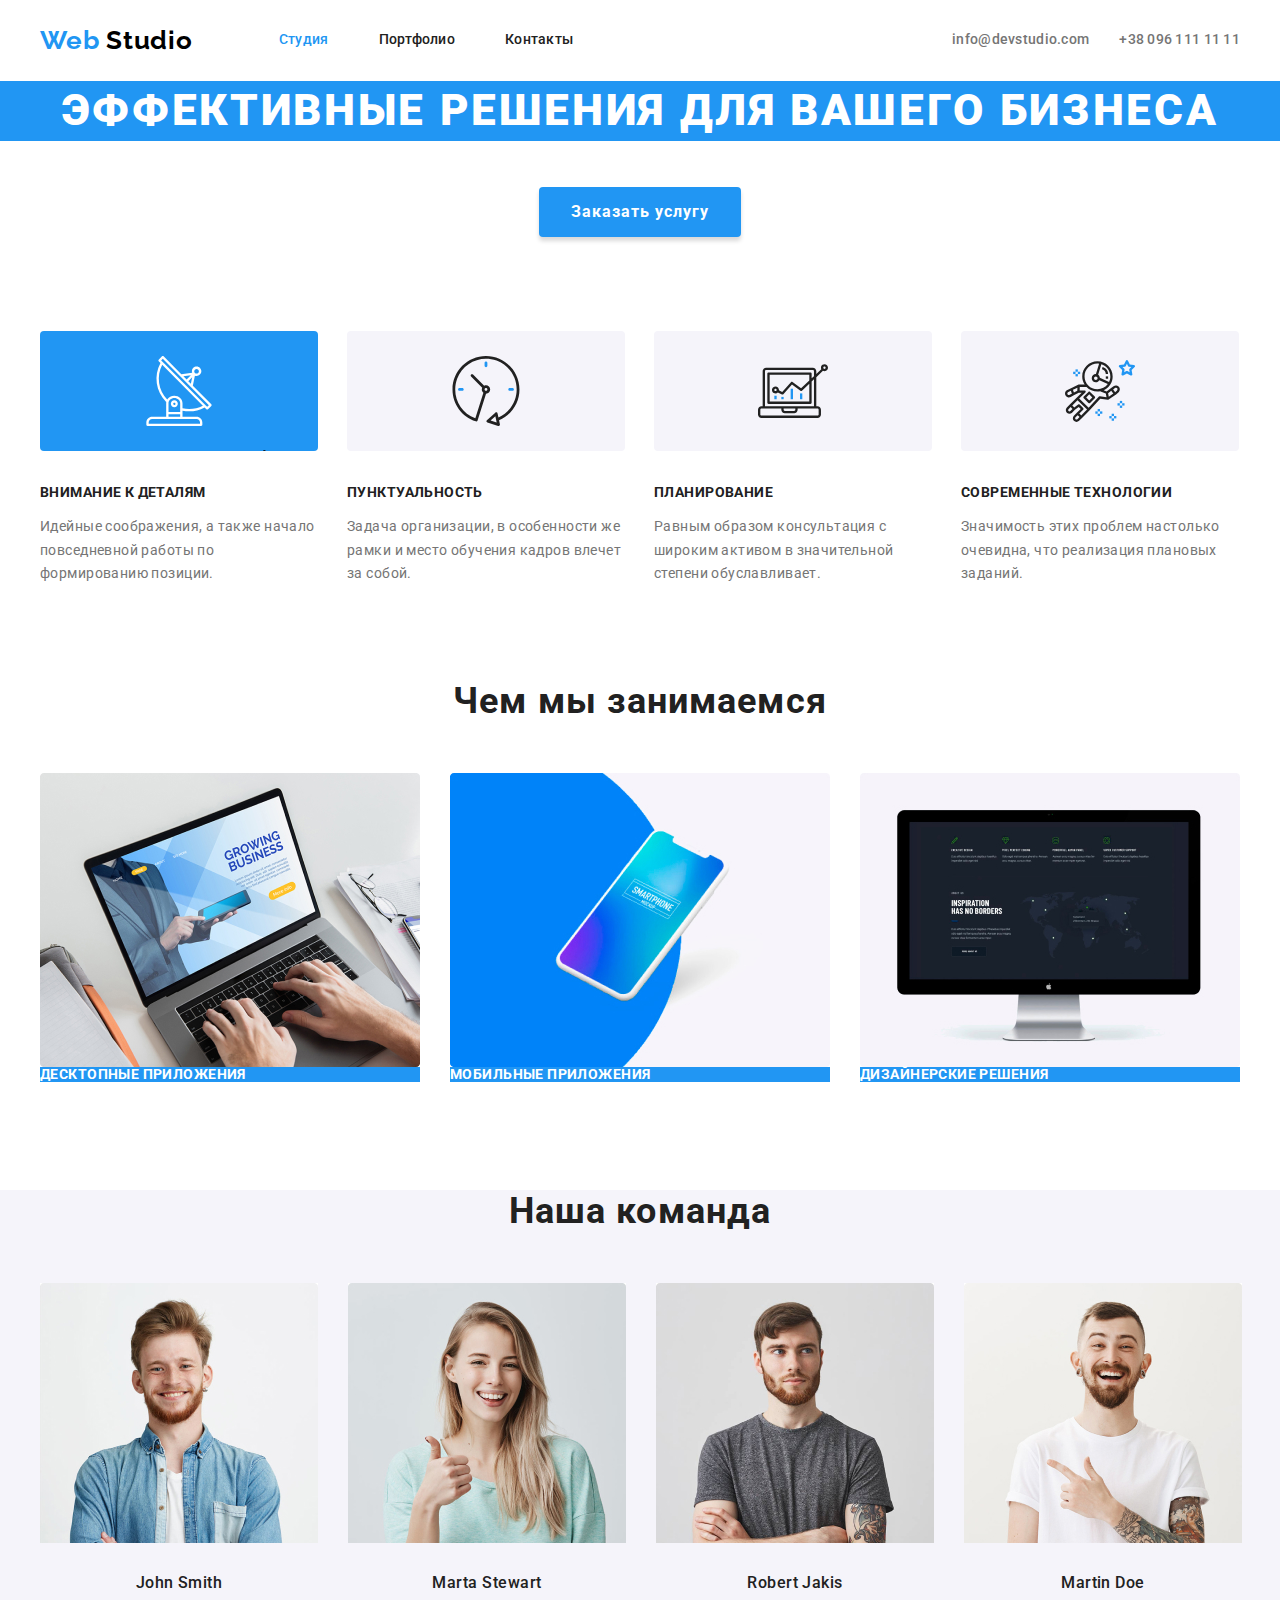
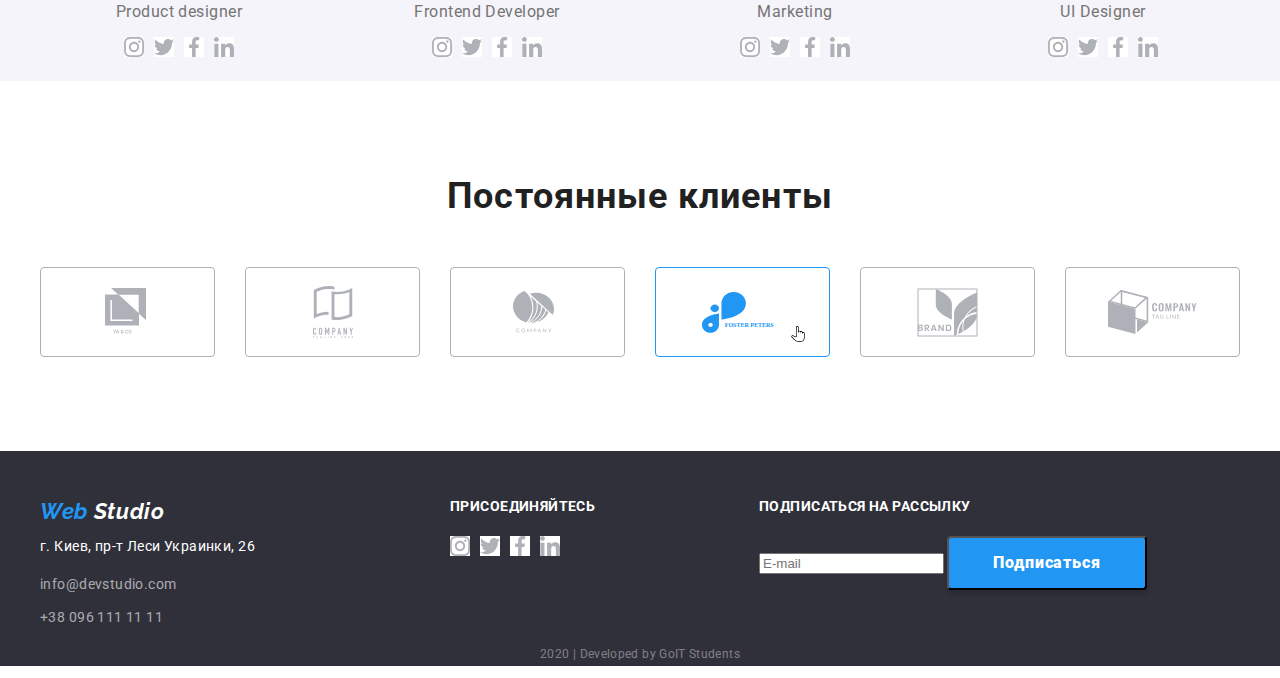
==== commit 3e84fd81: "adds footer css" ====
--- a/index.html
+++ b/index.html
@@ -97,7 +97,7 @@
             <h3 class="team-names">John Smith</h3>
             <p class="team-jobs">Product designer</p>
             <ul class="icons-list list">
-              <li><a href="" aria-label="Ссылка на Instagram"><img src="./images/insta_blue.svg" alt="Instagram"></a></li>
+              <li><a href="" aria-label="Ссылка на Instagram"><img src="./images/insta_white.svg" alt="Instagram"></a></li>
               <li><a href="" aria-label="Ссылка на Twitter"><img src="./images/twit.svg" alt="Twitter"></a></li>
               <li><a href="" aria-label="Ссылка на Facebook"><img src="./images/fb.svg" alt="Facebook"></a></li>
               <li><a href="" aria-label="Ссылка на Linkedin"><img src="./images/in.svg" alt="Linkedin"></a></li>
@@ -143,42 +143,49 @@
     <!-- Regular customers -->
     <section class="customers">
       <h2 class="section-title">Постоянные клиенты</h2>
-      <ul class="list">
-        <li><a href="#" aria-label="Ссылка на YA&CO"><img src="./images/ya.svg" alt="YA&CO"></a></li>
-        <li><a href="#" aria-label="Ссылка на Company tagline here"><img src="./images/companytagline.svg" alt="Company tagline here"></a></li>
-        <li><a href="#" aria-label="Ссылка на Company"><img src="./images/company.svg" alt="Company"></a></li>
-        <li><a href="#" aria-label="Ссылка на Foster Peters"><img src="./images/foster.svg" alt="Foster Peters"></a></li>
-        <li><a href="#" aria-label="Ссылка на Brand"><img src="./images/brand.svg" alt="Brand"></a></li>
-        <li><a href="#" aria-label="Ссылка на Company tag line"><img src="./images/companytag.svg" alt="Company tag line"></a></li>
-      </ul>
+      <div class="container">
+        <ul class="list customers-list">
+          <li class="customers-item"><a href="#" aria-label="Ссылка на YA&CO"><img src="./images/ya.svg" alt="YA&CO"></a></li>
+          <li class="customers-item"><a href="#" aria-label="Ссылка на Company tagline here"><img src="./images/companytagline.svg" alt="Company tagline here"></a></li>
+          <li class="customers-item"><a href="#" aria-label="Ссылка на Company"><img src="./images/company.svg" alt="Company"></a></li>
+          <li class="customers-item"><a href="#" aria-label="Ссылка на Foster Peters"><img src="./images/foster.svg" alt="Foster Peters"></a></li>
+          <li class="customers-item"><a href="#" aria-label="Ссылка на Brand"><img src="./images/brand.svg" alt="Brand"></a></li>
+          <li class="customers-item"><a href="#" aria-label="Ссылка на Company tag line"><img src="./images/companytag.svg" alt="Company tag line"></a></li>
+        </ul>
+      </div>
     </section>
     
   </main>
 
   <!-- Footer -->  
   <footer class="footer">
-    <address class="address">
-      <p class="footer-logo"><span class="web">Web</span> Studio</p><br>
-      <p class="exact-address">г. Киев, пр-т Леси Украинки, 26</p> <br>
-      <a href="mailto:info@devstudio.com" class="footer-contact ancor">info@devstudio.com</a><br>
-      <a href="tel:+380961111111" class="footer-contact ancor">+38 096 111 11 11</a>
-    </address>
+    <div class="container footer-flex">
+      <address class="address footer-container">
+        <p class="footer-logo"><span class="web">Web</span> Studio</p>
+        <p class="exact-address">г. Киев, пр-т Леси Украинки, 26</p> 
+        <a href="mailto:info@devstudio.com" class="footer-contact ancor">info@devstudio.com</a>
+        <a href="tel:+380961111111" class="footer-contact ancor">+38 096 111 11 11</a>
+      </address>
+  
+      <div class="connect-container footer-container">
+        <p class="connect">Присоединяйтесь</p>
+      <ul class="list icons-footer">
+        <li class="icon"><a href="#" aria-label="Ссылка на Instagram"><img src="./images/insta_white.svg" alt="Instagram"></a></li>
+        <li class="icon"><a href="#" aria-label="Ссылка на Twitter"><img src="./images/twit.svg" alt="Twitter"></a></li>
+        <li class="icon"><a href="#" aria-label="Ссылка на Facebook"><img src="./images/fb.svg" alt="Facebook"></a></li>
+        <li class="icon"><a href="#" aria-label="Ссылка на Linkedin"><img src="./images/in.svg" alt="Linkedin"></a></li>
+      </ul>
+      </div>
+        
+      <div class="footer-container">
+        <p class="connect">Подписаться на рассылку</p>
+        <input type="email" placeholder="E-mail" class="email">
+        <button class="button btn-add">Подписаться</button>
+      </div>
+      
+    </div>
+    <p class="signature">2020 | Developed by GoIT Students </p> 
 
-    <p class="connect">Присоединяйтесь</p>
-    <ul class="list">
-      <li><a href="#" aria-label="Ссылка на Instagram"><img src="./images/insta_white.svg" alt="Instagram"></a></li>
-      <li><a href="#" aria-label="Ссылка на Twitter"><img src="./images/twit.svg" alt="Twitter"></a></li>
-      <li><a href="#" aria-label="Ссылка на Facebook"><img src="./images/fb.svg" alt="Facebook"></a></li>
-      <li><a href="#" aria-label="Ссылка на Linkedin"><img src="./images/in.svg" alt="Linkedin"></a></li>
-    </ul>
-
-    
-    <p class="connect">Подписаться на рассылку</p>
-    <input type="email" placeholder="E-mail" class="email">
-    <button class="button btn-add">Подписаться</button>
-
-    <p class="signature">2020 | Developed by GoIT Students </p>
-  
   </footer>
 </body>
 </html>--- a/css/styles.css
+++ b/css/styles.css
@@ -59,7 +59,7 @@
   padding-right: 15px;
   margin-left: auto;
   margin-right: auto;
-  outline: 2px solid tomato;
+ 
 }
 
 
@@ -354,6 +354,7 @@
 .icons-list {
   display: flex;
   justify-content: center;
+  margin-bottom: 24px;
 }
 
 .icons-list > li + li {
@@ -364,15 +365,37 @@
 .customers {
   padding-top: 94px;
   padding-bottom: 94px;
-  
+
   background-color: var(--main-background-color);
 }
 
+.customers-list {
+  display: flex;
+  flex-wrap: wrap;
+  justify-content: center;
+}
+
+.customers-item + .customers-item {
+  margin-left: 30px;
+}
 /* Footer */
+
+/* Adress  */
 .footer {
   background-color: var(--footer-background-color);
 }
+
+.footer-flex {
+  display: flex;
+}
+.footer-container {
+  display: block; 
+}
 .footer-logo {
+  display: block;
+  margin-top: 48px;
+  margin-bottom: 10px;
+
   font-family: Raleway;
   font-weight: 700;
   font-size: 22px;
@@ -385,19 +408,45 @@
   color: var(--accent-text-color);
 }
 
+.address {
+  margin-right: 179px;
+  width: 231px;
+}
 .address .exact-address {
+  margin-top: 0;
+  
   font-style: normal;
   letter-spacing: 0.03em;
   color: var(--main-title-color);
 }
 
 .address .footer-contact {
+  display: block;
+  margin-top: 9px;
+
   font-style: normal;
   letter-spacing: 0.03em;
   color: var(--footer-opaque-color);
 }
 
+/* Connect social  */
+.connect-container {
+  margin-right: 102px;
+  width: 207px;
+}
+
+.icons-footer {
+  display: flex;
+}
+
+.icons-footer .icon + .icon {
+  margin-left: 10px;
+}
+
 .footer .connect {
+  margin-top: 48px;
+  margin-bottom: 21px;
+
   font-weight: 700;
   line-height: 1.14;
   letter-spacing: 0.03em;
@@ -406,10 +455,17 @@
 }
 
 .connect .email {
-font-size: 16px;
-line-height: 1.87;
-letter-spacing: 0.03em;
-color: var(--footer-opaque-color);
+  display: block;
+
+  font-size: 16px;
+  line-height: 1.87;
+  letter-spacing: 0.03em;
+  color: var(--footer-opaque-color);
+}
+
+input::placeholder {
+  width: 270px;
+
 }
 
 .btn-add {
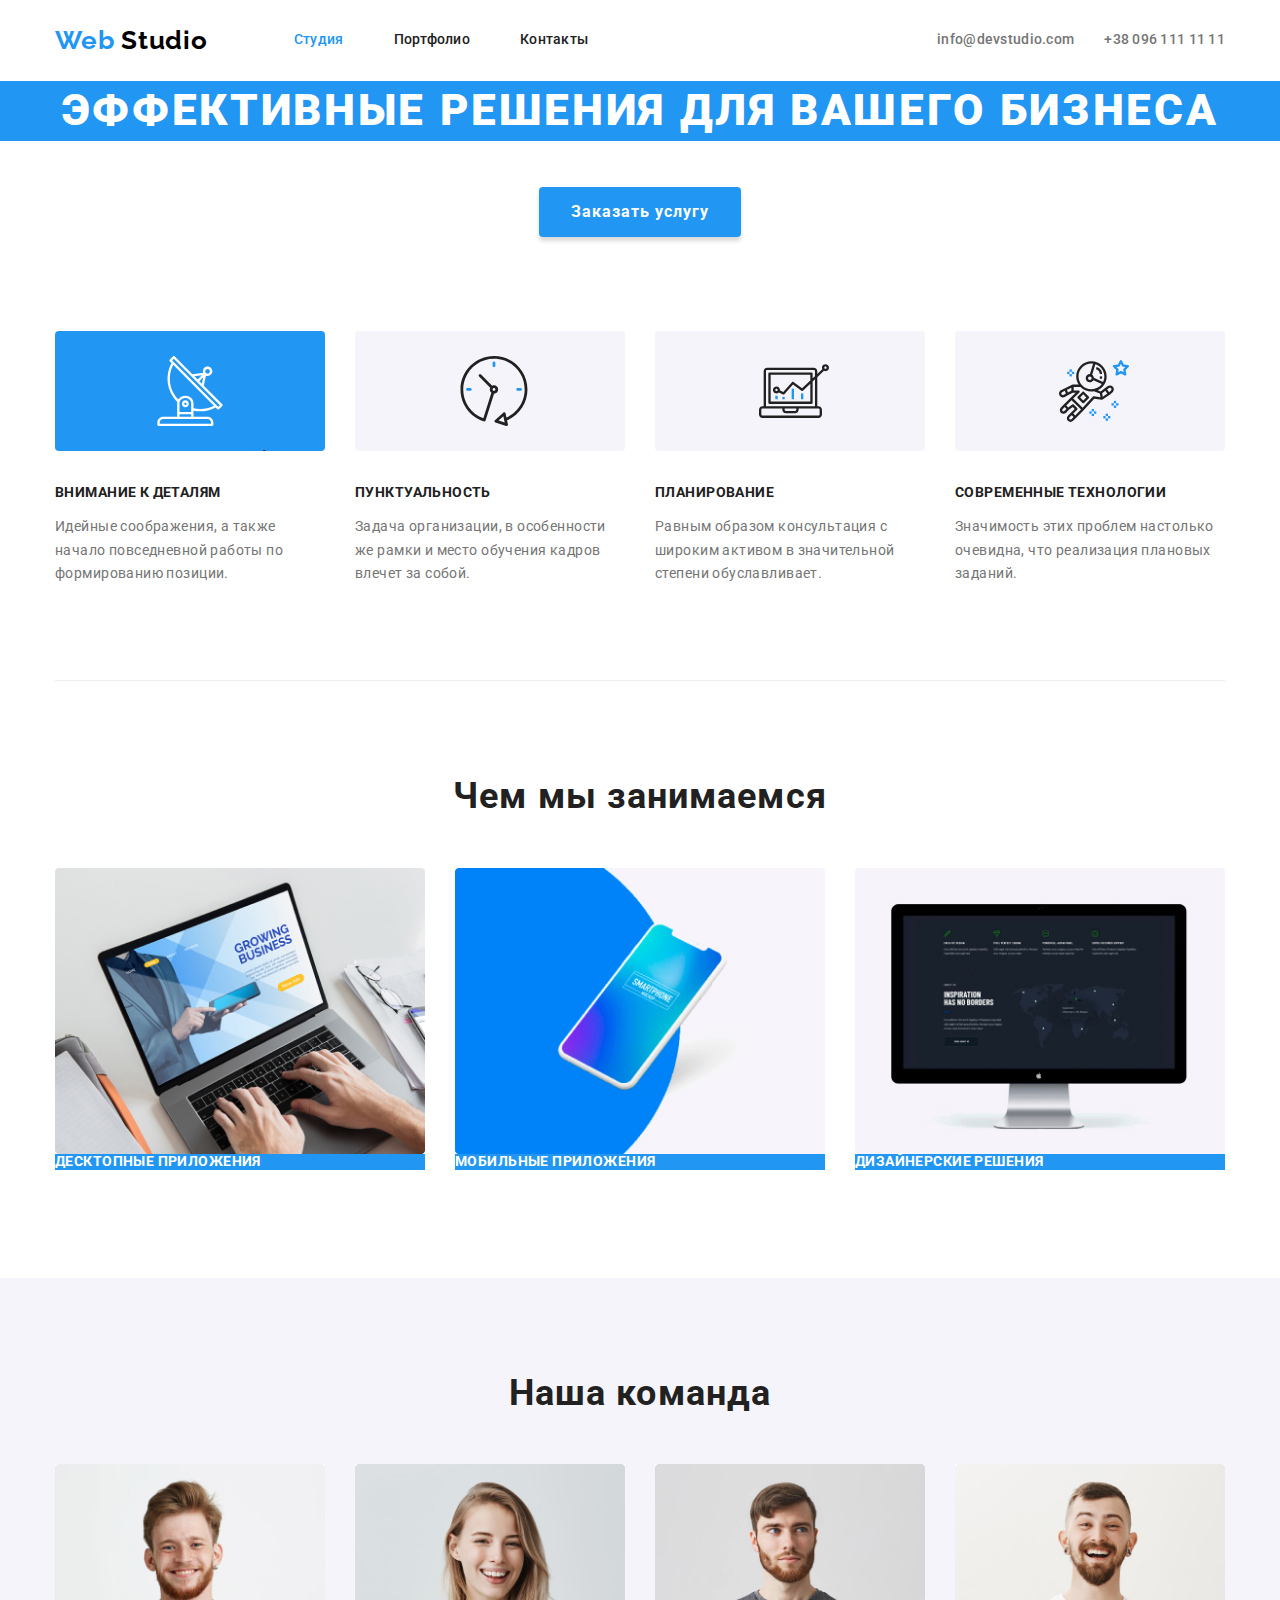
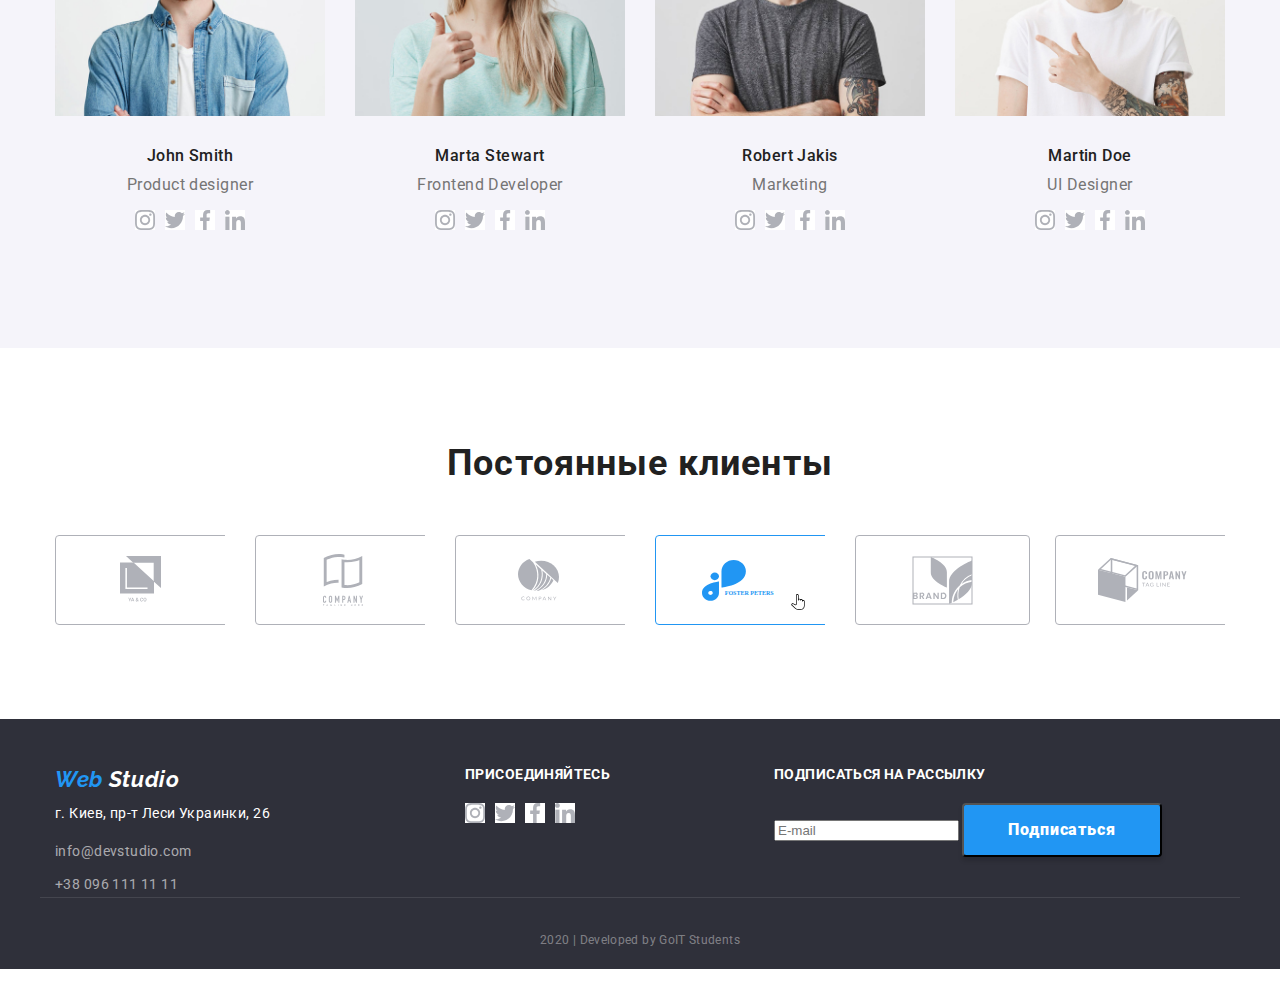
==== commit 27af077a: "вносит изменения дизайнера" ====
--- a/index.html
+++ b/index.html
@@ -43,10 +43,11 @@
 
     <!-- Advantages -->
     <section class="advantages"> 
-      <h2>Преимущества</h2>
+      
       <div class="container">
+        <h2>Преимущества</h2>
         <ul class="list advantages-list">
-          <li class="advantages-item"><img src="./images/antenna.svg" class="advan-img" alt="Антенна">
+          <li class="advantages-item"><img src="./images/antenna270.svg" class="advan-img" alt="Антенна">
             <h3 class="advantages-titles">Внимание к деталям</h3>
             <p class="advantages-text">Идейные соображения, а также начало повседневной работы по формированию позиции.</p>
           </li>
@@ -72,15 +73,15 @@
       <div class="container">
         <ul class="list spec-list">
           <li class="spec-item">
-            <img src="./images/desctop.jpg" alt="Ноутбук" width="380">
+            <img src="./images/desctop.jpg" alt="Ноутбук" width="370">
             <h3 class="spec-titles">Десктопные приложения</h3>
           </li>
           <li class="spec-item">
-            <img src="./images/smartphone.jpg" alt="Смартфон" width="380">
+            <img src="./images/smartphone.jpg" alt="Смартфон" width="370">
             <h3 class="spec-titles">Мобильные приложения</h3>
           </li>
           <li class="spec-item">
-            <img src="./images/comp.jpg" alt="Дизайн" width="380">
+            <img src="./images/comp.jpg" alt="Дизайн" width="370">
             <h3 class="spec-titles">Дизайнерские решения</h3>
           </li>
         </ul>
@@ -93,7 +94,7 @@
       <div class="container">
         <ul class="list team-list">
           <li class="team-item">
-            <img src="./images/John.jpg" alt="John Smith" width="278">
+            <img src="./images/John.jpg" alt="John Smith" width="270">
             <h3 class="team-names">John Smith</h3>
             <p class="team-jobs">Product designer</p>
             <ul class="icons-list list">
@@ -104,7 +105,7 @@
             </ul>
           </li>
           <li class="team-item">
-            <img src="./images/Marta.jpg" alt="Marta Stewart" width="278">
+            <img src="./images/Marta.jpg" alt="Marta Stewart" width="270">
             <h3 class="team-names">Marta Stewart</h3>
             <p class="team-jobs">Frontend Developer</p>
             <ul class="icons-list list">
@@ -115,7 +116,7 @@
             </ul>
           </li>
           <li class="team-item">
-            <img src="./images/Robert.jpg" alt="Robert Jakis" width="278">
+            <img src="./images/Robert.jpg" alt="Robert Jakis" width="270">
             <h3 class="team-names">Robert Jakis</h3>
             <p class="team-jobs">Marketing</p>
             <ul class="icons-list list">
@@ -126,7 +127,7 @@
             </ul>
           </li>
           <li class="team-item">
-            <img src="./images/Martin.jpg" alt="Martin Doe" width="278">
+            <img src="./images/Martin.jpg" alt="Martin Doe" width="270">
             <h3 class="team-names">Martin Doe</h3>
             <p class="team-jobs">UI Designer</p>
             <ul class="icons-list list">
@@ -184,7 +185,7 @@
       </div>
       
     </div>
-    <p class="signature">2020 | Developed by GoIT Students </p> 
+    <p class="copyright">2020 | Developed by GoIT Students </p> 
 
   </footer>
 </body>
--- a/css/styles.css
+++ b/css/styles.css
@@ -54,11 +54,12 @@
 }
 
 .container {
-  width: 1230px;
+  width: 1200px;
   padding-left: 15px;
   padding-right: 15px;
   margin-left: auto;
   margin-right: auto;
+  /* outline: 1px solid red; */
  
 }
 
@@ -228,14 +229,16 @@
 /* Advantages */
 .advantages {
   padding-top: 94px;
+  
+  background-color: var(--main-background-color);
+}
+
+.advantages-list {
+  display: flex;
+  flex-wrap: wrap;
   padding-bottom: 94px;
 
-  background-color: var(--main-background-color);
-}
-
-.advantages-list {
-  display: flex;
-  flex-wrap: wrap;
+  border-bottom: 1px solid #ECECEC;
 }
 
 .advantages h2 {
@@ -265,11 +268,11 @@
 }
 
 .advantages-item {
-  width: 278px;
+  width: calc((100% - 90px) / 4);
 }
 
 .advantages-item + .advantages-item {
-  margin-left: 29px;
+  margin-left: 30px;
 }
 
 /* General for specialization, team and customers h2*/
@@ -282,6 +285,7 @@
   text-align: center;
   letter-spacing: 0.03em;
   color: var(--titles-text-color);
+  
 }
 
 /* What we do */
@@ -290,16 +294,18 @@
   flex-wrap: wrap;
 }
 
-/* .spec-item {
-  width: 380px;
-} */
+.spec-item {
+  width: calc((100% - 60px) / 3);
+}
 
 .spec-item + .spec-item {
   margin-left: 30px;
 }
 
 .specialization {
-  margin-bottom: 94px;
+  padding-top: 94px;
+  padding-bottom: 94px;
+
   background-color: var(--main-background-color);
 }
 
@@ -315,6 +321,9 @@
 
 /* Our team */
 .team {
+  padding-top: 94px;
+  padding-bottom: 94px;
+
   background-color: var(--team-background-color);
 }
 
@@ -324,6 +333,7 @@
 }
 
 .team-item {
+  width: calc((100% - 90px) / 4);
   text-align: center;
 }
 
@@ -375,6 +385,10 @@
   justify-content: center;
 }
 
+.customers-item {
+  width: calc((100% - 150px) / 6);
+}
+
 .customers-item + .customers-item {
   margin-left: 30px;
 }
@@ -387,6 +401,7 @@
 
 .footer-flex {
   display: flex;
+  border-bottom: 1px solid rgba(255, 255, 255, 0.1);
 }
 .footer-container {
   display: block; 
@@ -473,12 +488,16 @@
   font-family: Roboto;
 }
 
-.signature {
+.copyright {
+  padding-top: 18px;
+  padding-bottom: 17px;
+
   font-size: 12px;
   line-height: 2;
   text-align: center;
   letter-spacing: 0.03em;
   color: var(--signature-text-color);
+  
 }
 
 /* Portfolio.css (exept buttons) */
@@ -502,6 +521,9 @@
 }
 
 /* Examples  */
+.rows {
+  padding-bottom: 94px;
+}
 .flex-examples {
   display: flex;
   flex-wrap: wrap;
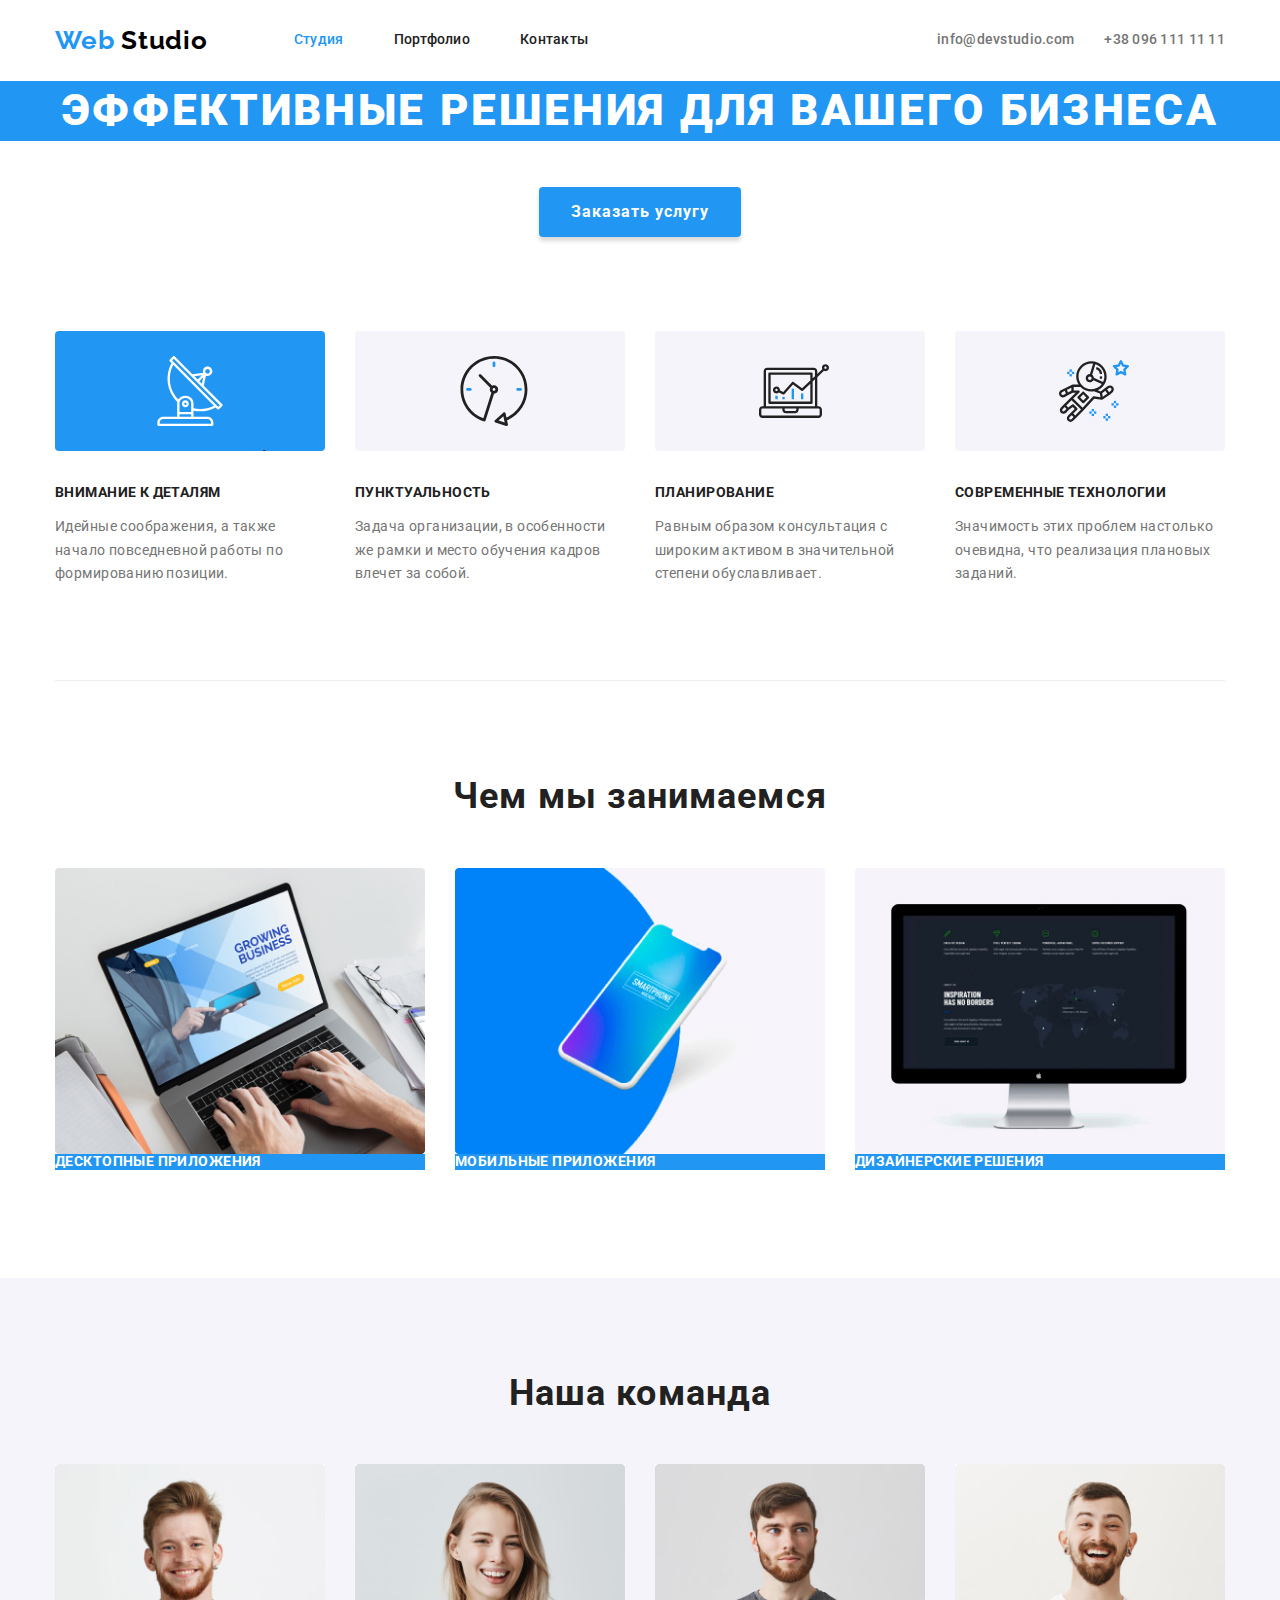
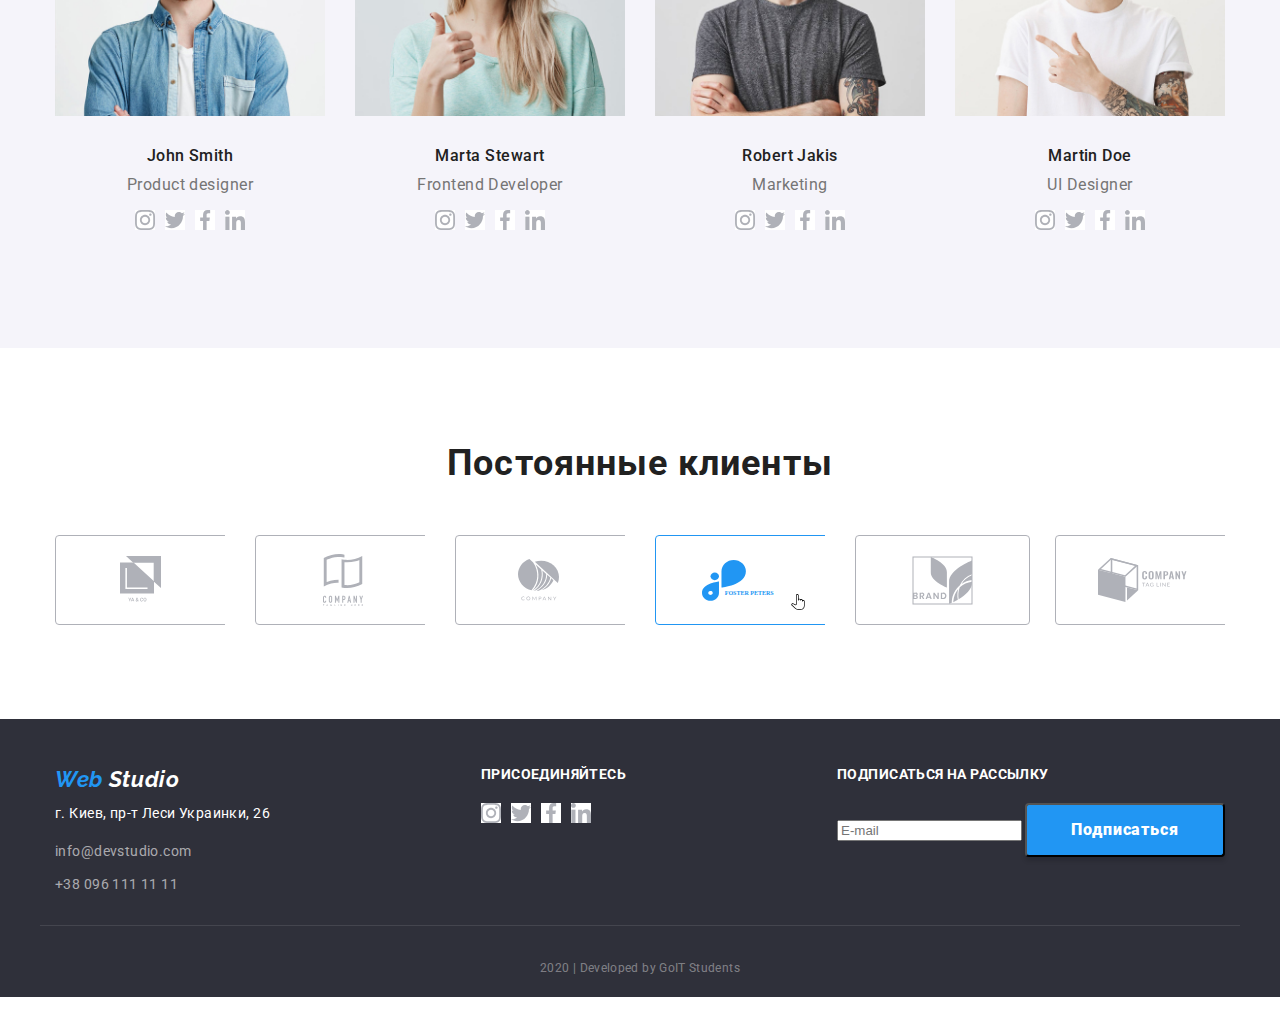
==== commit 32e5231e: "футер: позиционирование блоков" ====
--- a/index.html
+++ b/index.html
@@ -168,7 +168,7 @@
         <a href="tel:+380961111111" class="footer-contact ancor">+38 096 111 11 11</a>
       </address>
   
-      <div class="connect-container footer-container">
+      <div class="footer-container">
         <p class="connect">Присоединяйтесь</p>
       <ul class="list icons-footer">
         <li class="icon"><a href="#" aria-label="Ссылка на Instagram"><img src="./images/insta_white.svg" alt="Instagram"></a></li>
--- a/css/styles.css
+++ b/css/styles.css
@@ -401,8 +401,11 @@
 
 .footer-flex {
   display: flex;
+  justify-content: space-between;
+
   border-bottom: 1px solid rgba(255, 255, 255, 0.1);
 }
+
 .footer-container {
   display: block; 
 }
@@ -424,8 +427,8 @@
 }
 
 .address {
-  margin-right: 179px;
-  width: 231px;
+  /* width: 231px; */
+  padding-bottom: 28px;
 }
 .address .exact-address {
   margin-top: 0;
@@ -445,10 +448,6 @@
 }
 
 /* Connect social  */
-.connect-container {
-  margin-right: 102px;
-  width: 207px;
-}
 
 .icons-footer {
   display: flex;
@@ -530,7 +529,7 @@
 }
 
 .flex-examples-elements {
-  width: 380px;
+  width: calc((100% - 60px) / 3);
 }
 
 .flex-examples-elements:not(:nth-child(3n)) {
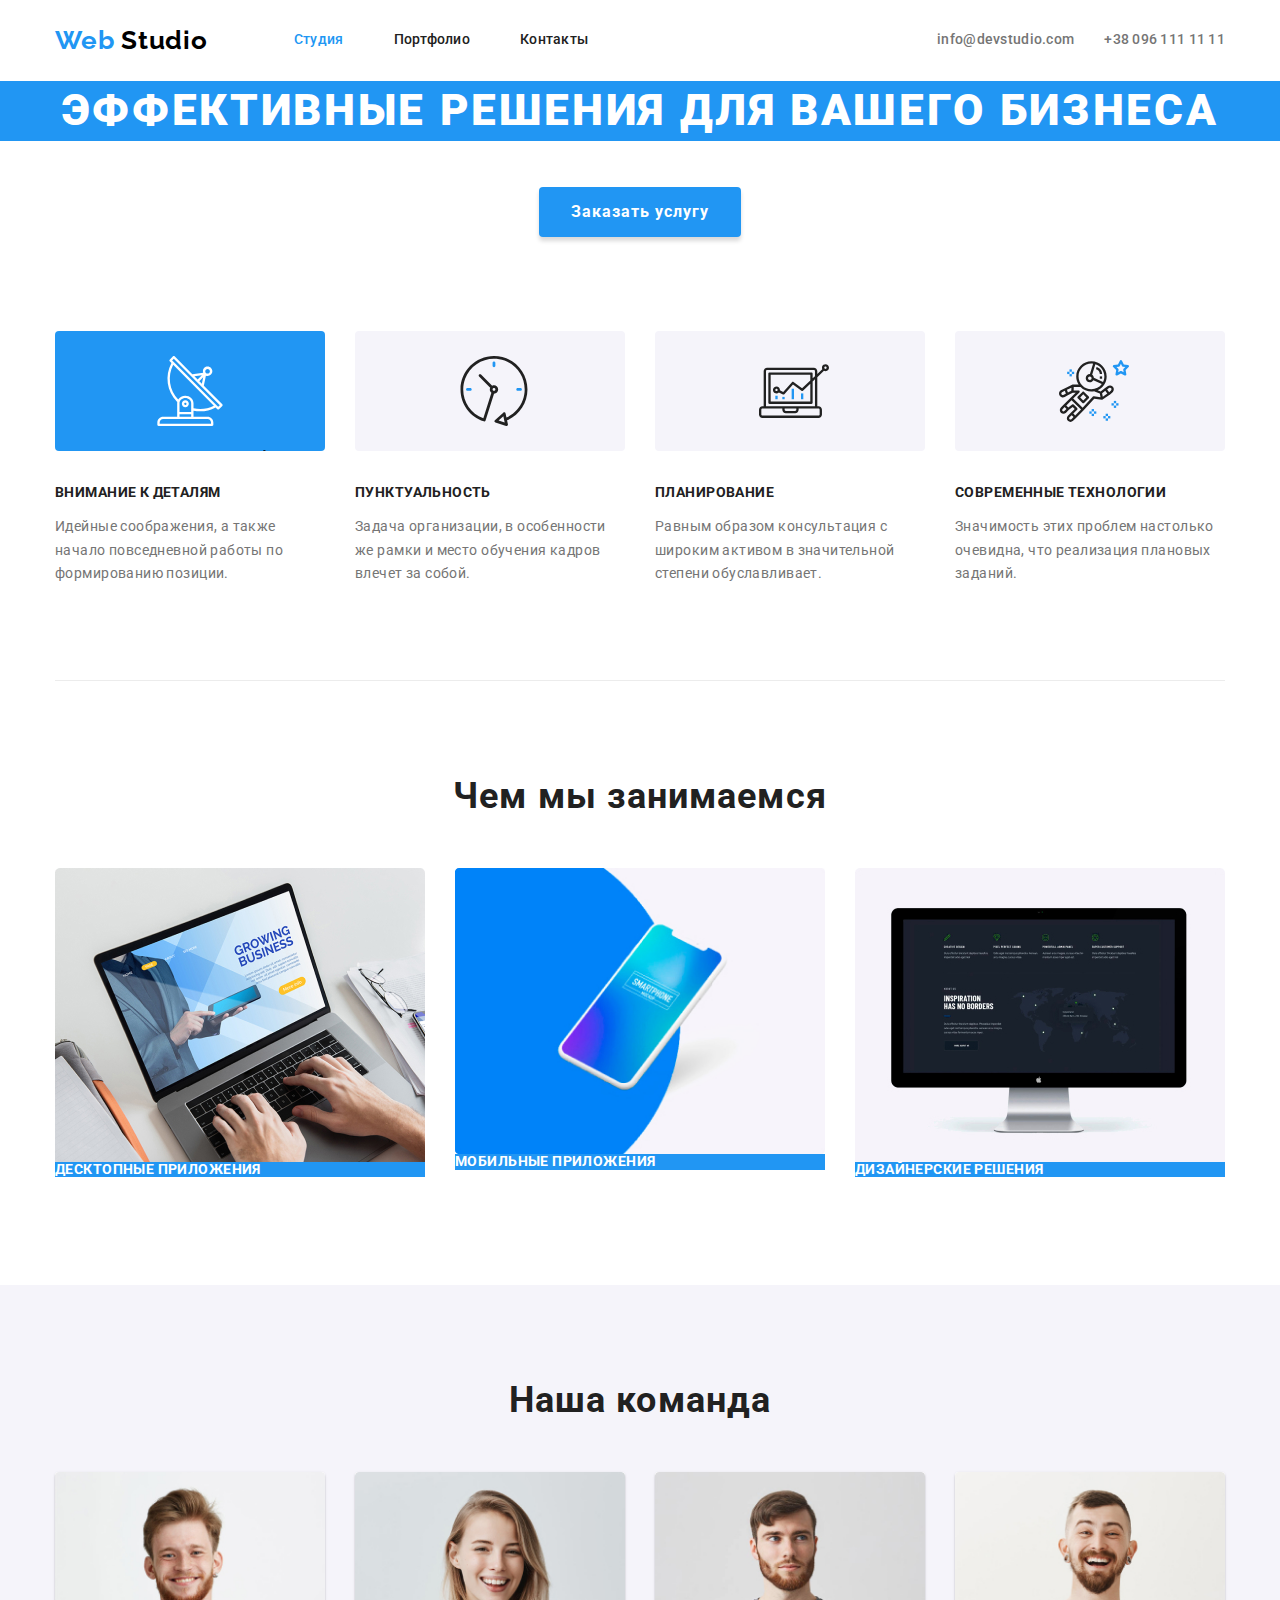
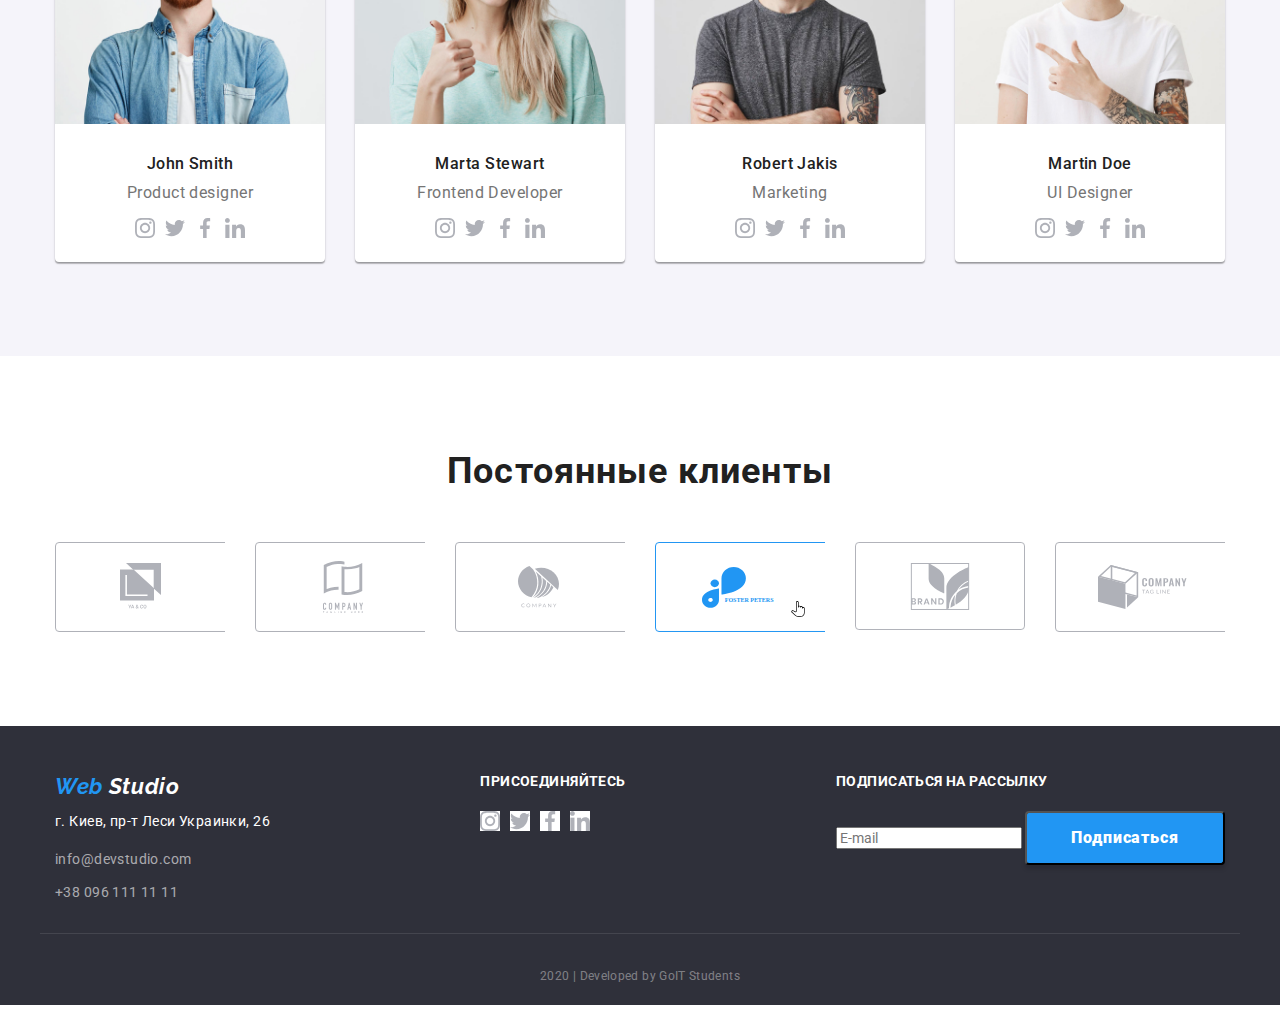
==== commit cb371152: "adds css to cards (team, portfolio)" ====
--- a/index.html
+++ b/index.html
@@ -4,6 +4,9 @@
   <meta charset="UTF-8">
   <meta name="viewport" content="width=device-width, initial-scale=1.0">
   <link href="https://fonts.googleapis.com/css2?family=Raleway:wght@700&family=Roboto:wght@400;500;700;900&display=swap" rel="stylesheet">
+  <link
+      rel="stylesheet"
+      href="https://cdnjs.cloudflare.com/ajax/libs/modern-normalize/0.6.0/modern-normalize.min.css">
   <link rel="stylesheet" href="./css/styles.css">
   <title>Web Studio v.1</title>
 </head>
@@ -102,7 +105,7 @@
               <li><a href="" aria-label="Ссылка на Twitter"><img src="./images/twit.svg" alt="Twitter"></a></li>
               <li><a href="" aria-label="Ссылка на Facebook"><img src="./images/fb.svg" alt="Facebook"></a></li>
               <li><a href="" aria-label="Ссылка на Linkedin"><img src="./images/in.svg" alt="Linkedin"></a></li>
-            </ul>
+          </ul>
           </li>
           <li class="team-item">
             <img src="./images/Marta.jpg" alt="Marta Stewart" width="270">
@@ -168,7 +171,7 @@
         <a href="tel:+380961111111" class="footer-contact ancor">+38 096 111 11 11</a>
       </address>
   
-      <div class="footer-container">
+      <div class="connect-container footer-container">
         <p class="connect">Присоединяйтесь</p>
       <ul class="list icons-footer">
         <li class="icon"><a href="#" aria-label="Ссылка на Instagram"><img src="./images/insta_white.svg" alt="Instagram"></a></li>
--- a/css/styles.css
+++ b/css/styles.css
@@ -13,6 +13,7 @@
   --signature-text-color: rgba(255, 255, 255, 0.4);
 }
 
+/* Утилиты */
 html {
   box-sizing: border-box;
 }
@@ -22,7 +23,7 @@
 *::after {
   box-sizing: inherit;
 }
-/* Утилиты */
+
 /* хотя можно было просто к <ul> и <a> применить глобально */
 .list {
   list-style: none;
@@ -36,11 +37,12 @@
 
 img {
  display: block;
+ max-width: 100%;
+ height: auto;
 }
 
 h1, h2, h3 {
   margin-top: 0;
-  /* margin-bottom: 0; */
 }
 
 
@@ -335,6 +337,10 @@
 .team-item {
   width: calc((100% - 90px) / 4);
   text-align: center;
+  box-shadow: 0px 2px 1px rgba(0, 0, 0, 0.2), 0px 1px 1px rgba(0, 0, 0, 0.14), 0px 1px 3px rgba(0, 0, 0, 0.12);
+  background: #FFFFFF;
+  border-radius: 4px;
+  overflow: hidden;
 }
 
 .team-item + .team-item {
@@ -342,7 +348,7 @@
 }
 
 .team .team-names {
-  margin-top: 30px;
+  padding-top: 30px;
   margin-bottom: 10px;
 
   font-weight: 500;
@@ -364,12 +370,14 @@
 .icons-list {
   display: flex;
   justify-content: center;
-  margin-bottom: 24px;
+  padding-bottom: 24px;
 }
 
 .icons-list > li + li {
   margin-left: 10px;
 }
+
+
 
 /* Regular customers */
 .customers {
@@ -392,8 +400,8 @@
 .customers-item + .customers-item {
   margin-left: 30px;
 }
+
 /* Footer */
-
 /* Adress  */
 .footer {
   background-color: var(--footer-background-color);
@@ -409,6 +417,7 @@
 .footer-container {
   display: block; 
 }
+
 .footer-logo {
   display: block;
   margin-top: 48px;
@@ -427,7 +436,6 @@
 }
 
 .address {
-  /* width: 231px; */
   padding-bottom: 28px;
 }
 .address .exact-address {
@@ -448,7 +456,6 @@
 }
 
 /* Connect social  */
-
 .icons-footer {
   display: flex;
 }
@@ -479,7 +486,6 @@
 
 input::placeholder {
   width: 270px;
-
 }
 
 .btn-add {
@@ -496,16 +502,16 @@
   text-align: center;
   letter-spacing: 0.03em;
   color: var(--signature-text-color);
-  
 }
 
 /* Portfolio.css (exept buttons) */
-
 /* Filters  */
 .filters {
   padding-top: 93px;
   padding-bottom: 50px;
 }
+
+/* переделать на визибл хидден!!!!!!!!!!!!!!!!!!!!!!!!!!!!!!!!!! */
 .filters-header {
   display: none;
 }
@@ -530,6 +536,9 @@
 
 .flex-examples-elements {
   width: calc((100% - 60px) / 3);
+  border-top-left-radius: 5px;
+  border-top-right-radius: 5px;
+  overflow: hidden;
 }
 
 .flex-examples-elements:not(:nth-child(3n)) {
@@ -540,13 +549,24 @@
   margin-bottom: 30px;
 }
 
+/* переделать на визибл хидден!!!!!!!!!!!!!!!!!!!!!!!!!!!!!!!!!! */
 .examples-main-header {
   display: none;
 }
 
+.card-content {
+  border-bottom: 1px solid #EEEEEE;
+  border-left: 1px solid #EEEEEE;
+  border-right: 1px solid #EEEEEE;
+  border-bottom-left-radius: 5px;
+  border-bottom-right-radius: 5px;
+}
+
 .examples .examples-headings {
-  margin-top: 20px;
+  padding-top: 20px;
   margin-bottom: 4px;
+  padding-left: 24px;
+  padding-right: 24px;
 
   font-weight: 700;
   font-size: 18px;
@@ -558,10 +578,11 @@
 .examples .examples-type {
   margin-top: 0;
   margin-bottom: 0;
-
-  font-family: Roboto;
+  padding-bottom: 20px;
+  padding-left: 24px;
+  padding-right: 24px;
+
   font-style: normal;
-  font-weight: normal;
   font-size: 16px;
   line-height: 1.87;
   letter-spacing: 0.03em;
@@ -575,7 +596,7 @@
   line-height: 1.55;
   letter-spacing: 0.03em;
   color: var(--main-title-color);
-background-color: var(--accent-text-color); /* temporary */
+  background-color: var(--accent-text-color); /* temporary */
 }
 
 .main {
